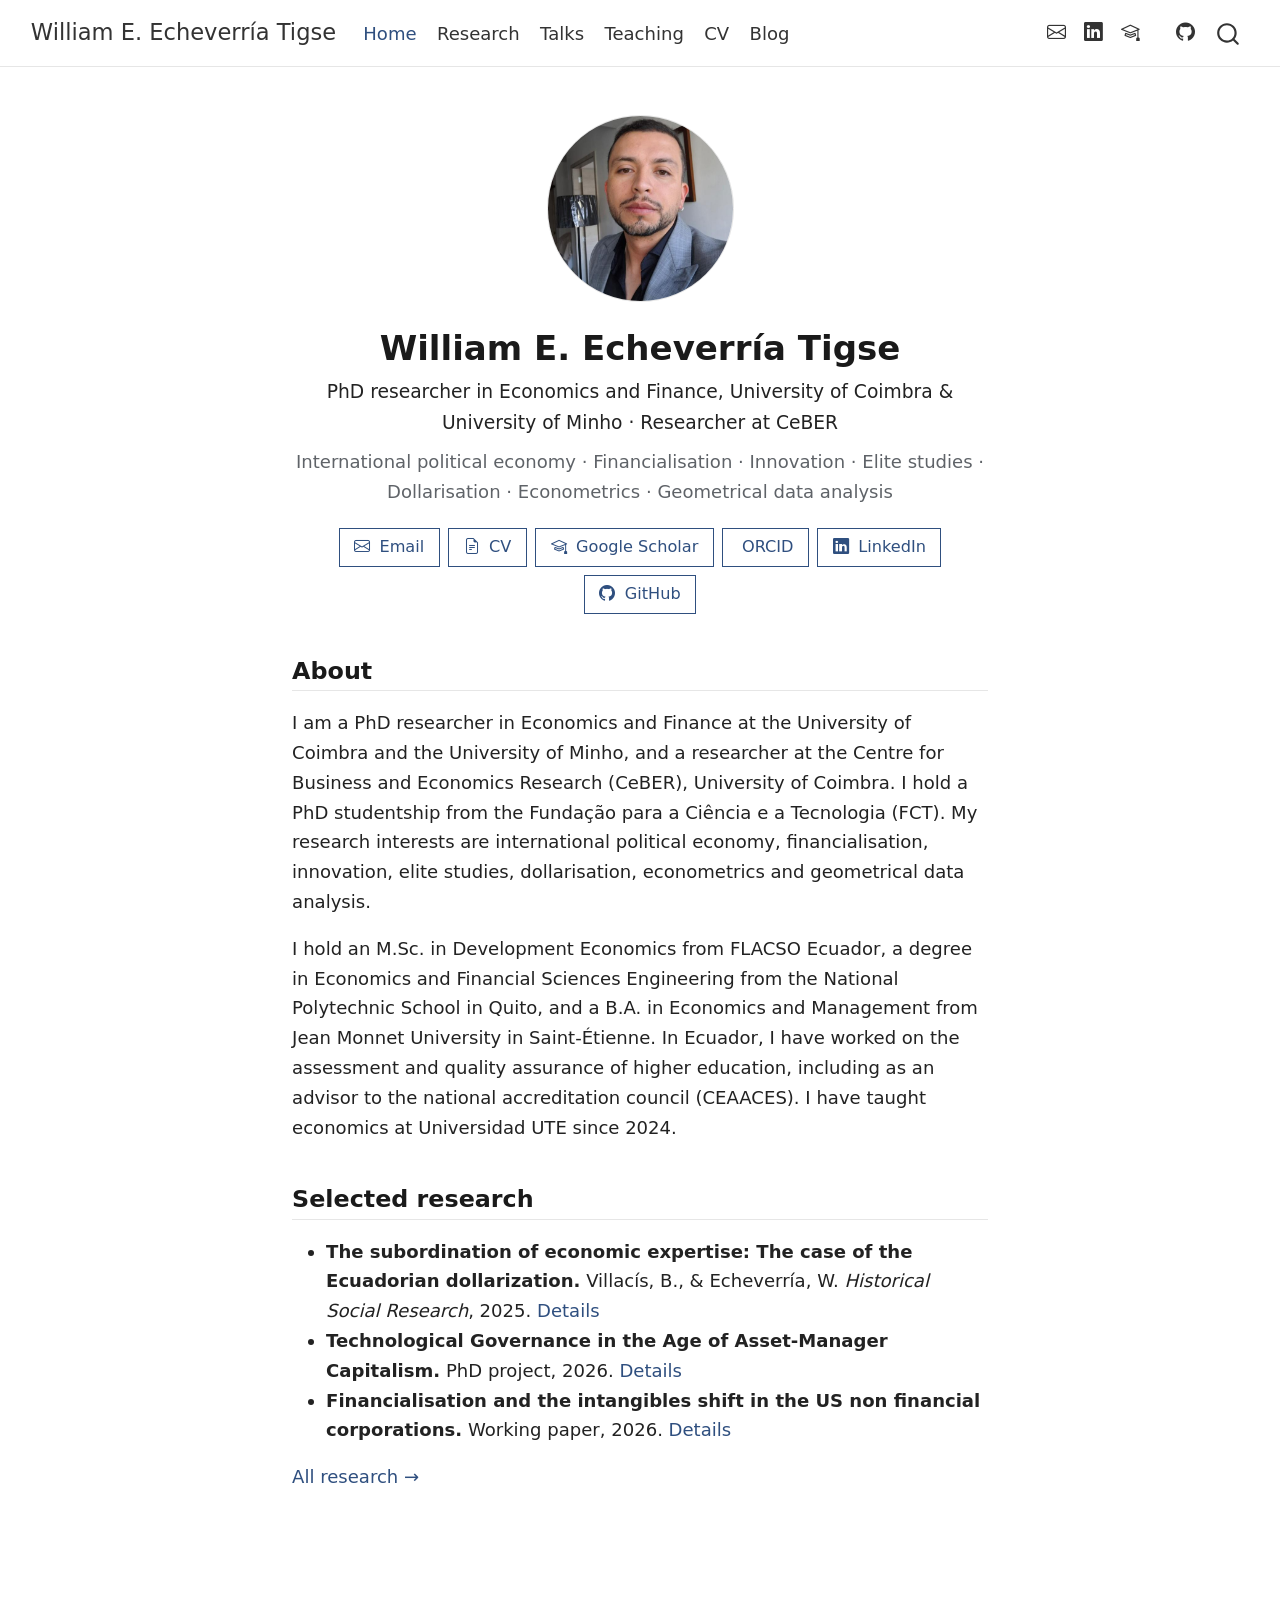
==== index.html @ e0a7d7ba "Built site for gh-pages" ====
<!DOCTYPE html>
<html xmlns="http://www.w3.org/1999/xhtml" lang="en-GB" xml:lang="en-GB"><head>

<meta charset="utf-8">
<meta name="generator" content="quarto-1.10.19">

<meta name="viewport" content="width=device-width, initial-scale=1.0, user-scalable=yes">

<meta name="description" content="PhD researcher in Economics and Finance at the University of Coimbra and the University of Minho, and researcher at CeBER.">

<title>William E. Echeverría Tigse</title>
<style>
/* Default styles provided by pandoc.
** See https://pandoc.org/MANUAL.html#variables-for-html for config info.
*/
span.smallcaps{font-variant: small-caps;}
div.columns{display: flex; gap: 1.5em;}
div.column{flex: auto;}
@media screen {
div.columns{gap: min(4vw, 1.5em);}
div.column{overflow-x: auto;}
}
div.hanging-indent{margin-left: 1.5em; text-indent: -1.5em;}
ul.task-list{list-style: none;}
ul.task-list li input[type="checkbox"] {
  width: 0.8em;
  margin: 0 0.8em 0.2em -1em; /* quarto-specific, see https://github.com/quarto-dev/quarto-cli/issues/4556 */ 
  vertical-align: middle;
}
</style>


<script src="site_libs/quarto-nav/quarto-nav.js"></script>
<script src="site_libs/quarto-nav/headroom.min.js"></script>
<script src="site_libs/clipboard/clipboard.min.js"></script>
<script src="site_libs/quarto-search/autocomplete.umd.js"></script>
<script src="site_libs/quarto-search/fuse.min.js"></script>
<script src="site_libs/quarto-search/quarto-search.js"></script>
<meta name="quarto:offset" content="./">
<script src="site_libs/quarto-html/quarto.js" type="module"></script>
<script src="site_libs/quarto-html/tabsets/tabsets.js" type="module"></script>
<script src="site_libs/quarto-html/popper.min.js"></script>
<script src="site_libs/quarto-html/tippy.umd.min.js"></script>
<script src="site_libs/quarto-html/anchor.min.js"></script>
<link href="site_libs/quarto-html/tippy.css" rel="stylesheet">
<link href="site_libs/quarto-html/quarto-syntax-highlighting-bf27225e3a48a9273f3daa8f8e829971.css" rel="stylesheet" id="quarto-text-highlighting-styles">
<script src="site_libs/bootstrap/bootstrap.min.js"></script>
<link href="site_libs/bootstrap/bootstrap-icons.css" rel="stylesheet">
<link href="site_libs/bootstrap/bootstrap-a1fa5821332124bcedd01431091f7e2b.min.css" rel="stylesheet" append-hash="true" id="quarto-bootstrap" data-mode="light">
<script id="quarto-search-options" type="application/json">{
  "location": "navbar",
  "copy-button": false,
  "collapse-after": 3,
  "panel-placement": "end",
  "type": "overlay",
  "limit": 50,
  "keyboard-shortcut": [
    "f",
    "/",
    "s"
  ],
  "show-item-context": false,
  "language": {
    "search-no-results-text": "No results",
    "search-matching-documents-text": "matching documents",
    "search-copy-link-title": "Copy link to search",
    "search-hide-matches-text": "Hide additional matches",
    "search-more-match-text": "more match in this document",
    "search-more-matches-text": "more matches in this document",
    "search-clear-button-title": "Clear",
    "search-text-placeholder": "",
    "search-detached-cancel-button-title": "Cancel",
    "search-submit-button-title": "Submit",
    "search-label": "Search"
  }
}</script>


</head>

<body class="nav-fixed fullcontent quarto-light">

<div id="quarto-search-results"></div>
  <header id="quarto-header" class="headroom fixed-top">
    <nav class="navbar navbar-expand-lg " data-bs-theme="dark">
      <div class="navbar-container container-fluid">
      <div class="navbar-brand-container mx-auto">
    <a class="navbar-brand" href="./index.html">
    <span class="navbar-title">William E. Echeverría Tigse</span>
    </a>
  </div>
            <div id="quarto-search" class="" title="Search"></div>
          <button class="navbar-toggler" type="button" data-bs-toggle="collapse" data-bs-target="#navbarCollapse" aria-controls="navbarCollapse" role="menu" aria-expanded="false" aria-label="Toggle navigation" onclick="if (window.quartoToggleHeadroom) { window.quartoToggleHeadroom(); }">
  <span class="navbar-toggler-icon"></span>
</button>
          <div class="collapse navbar-collapse" id="navbarCollapse">
            <ul class="navbar-nav navbar-nav-scroll me-auto">
  <li class="nav-item">
    <a class="nav-link active" href="./index.html" aria-current="page"> 
<span class="menu-text">Home</span></a>
  </li>  
  <li class="nav-item">
    <a class="nav-link" href="./research.html"> 
<span class="menu-text">Research</span></a>
  </li>  
  <li class="nav-item">
    <a class="nav-link" href="./talks.html"> 
<span class="menu-text">Talks</span></a>
  </li>  
  <li class="nav-item">
    <a class="nav-link" href="./teaching.html"> 
<span class="menu-text">Teaching</span></a>
  </li>  
  <li class="nav-item">
    <a class="nav-link" href="./cv.html"> 
<span class="menu-text">CV</span></a>
  </li>  
  <li class="nav-item">
    <a class="nav-link" href="./blog.html"> 
<span class="menu-text">Blog</span></a>
  </li>  
</ul>
            <ul class="navbar-nav navbar-nav-scroll ms-auto">
  <li class="nav-item compact">
    <a class="nav-link" href="mailto:echeverriatigse@uc.pt"> <i class="bi bi-envelope" role="img" aria-label="Email">
</i> 
<span class="menu-text"></span></a>
  </li>  
  <li class="nav-item compact">
    <a class="nav-link" href="https://www.linkedin.com/in/william-echeverr%C3%ADa-299116215/"> <i class="bi bi-linkedin" role="img" aria-label="LinkedIn">
</i> 
<span class="menu-text"></span></a>
  </li>  
  <li class="nav-item compact">
    <a class="nav-link" href="https://scholar.google.com/citations?user=X_U8qbwAAAAJ"> <i class="bi bi-mortarboard" role="img" aria-label="Google Scholar">
</i> 
<span class="menu-text"></span></a>
  </li>  
  <li class="nav-item compact">
    <a class="nav-link" href="https://orcid.org/0000-0003-3152-1012"> <i class="bi bi-orcid" role="img" aria-label="ORCID">
</i> 
<span class="menu-text"></span></a>
  </li>  
  <li class="nav-item compact">
    <a class="nav-link" href="https://github.com/williamecheverriat"> <i class="bi bi-github" role="img" aria-label="GitHub">
</i> 
<span class="menu-text"></span></a>
  </li>  
</ul>
          </div> <!-- /navcollapse -->
            <div class="quarto-navbar-tools">
</div>
      </div> <!-- /container-fluid -->
    </nav>
</header>
<!-- content -->
<div id="quarto-content" class="quarto-container page-columns page-rows-contents page-layout-article page-navbar">
<!-- sidebar -->
<!-- margin-sidebar -->
    
<!-- main -->
<main class="content" id="quarto-document-content"><header id="title-block-header" class="quarto-title-block"></header>




<div class="profile-header">
<p><img src="images/profile.jpg" class="profile-photo img-fluid" alt="Portrait of William E. Echeverría Tigse"></p>
<p><span class="profile-name">William E. Echeverría Tigse</span></p>
<p><span class="profile-role">PhD researcher in Economics and Finance, University of Coimbra &amp; University of Minho · Researcher at CeBER</span></p>
<p><span class="profile-areas">International political economy · Financialisation · Innovation · Elite studies · Dollarisation · Econometrics · Geometrical data analysis</span></p>
<div class="profile-links">
<p><a href="mailto:echeverriatigse@uc.pt" class="btn btn-outline-primary"><span class="bi bi-envelope" aria-hidden="true"></span> Email</a> <a href="files/cv.pdf" class="btn btn-outline-primary"><span class="bi bi-file-earmark-text" aria-hidden="true"></span> CV</a> <a href="https://scholar.google.com/citations?user=X_U8qbwAAAAJ" class="btn btn-outline-primary"><span class="bi bi-mortarboard" aria-hidden="true"></span> Google Scholar</a> <a href="https://orcid.org/0000-0003-3152-1012" class="btn btn-outline-primary"><span class="bi bi-orcid" aria-hidden="true"></span> ORCID</a> <a href="https://www.linkedin.com/in/william-echeverr%C3%ADa-299116215/" class="btn btn-outline-primary"><span class="bi bi-linkedin" aria-hidden="true"></span> LinkedIn</a> <a href="https://github.com/williamecheverriat" class="btn btn-outline-primary"><span class="bi bi-github" aria-hidden="true"></span> GitHub</a></p>
</div>
</div>
<section id="about" class="level2">
<h2 class="anchored" data-anchor-id="about">About</h2>
<p>I am a PhD researcher in Economics and Finance at the University of Coimbra and the University of Minho, and a researcher at the Centre for Business and Economics Research (CeBER), University of Coimbra. I hold a PhD studentship from the Fundação para a Ciência e a Tecnologia (FCT). My research interests are international political economy, financialisation, innovation, elite studies, dollarisation, econometrics and geometrical data analysis.</p>
<p>I hold an M.Sc. in Development Economics from FLACSO Ecuador, a degree in Economics and Financial Sciences Engineering from the National Polytechnic School in Quito, and a B.A. in Economics and Management from Jean Monnet University in Saint-Étienne. In Ecuador, I have worked on the assessment and quality assurance of higher education, including as an advisor to the national accreditation council (CEAACES). I have taught economics at Universidad UTE since 2024.</p>
</section>
<section id="selected-research" class="level2">
<h2 class="anchored" data-anchor-id="selected-research">Selected research</h2>
<ul>
<li><strong>The subordination of economic expertise: The case of the Ecuadorian dollarization.</strong> Villacís, B., &amp; Echeverría, W. <em>Historical Social Research</em>, 2025. <a href="./research.html#publications">Details</a></li>
<li><strong>Technological Governance in the Age of Asset-Manager Capitalism.</strong> PhD project, 2026. <a href="./research.html#working-papers">Details</a></li>
<li><strong>Financialisation and the intangibles shift in the US non financial corporations.</strong> Working paper, 2026. <a href="./research.html#working-papers">Details</a></li>
</ul>
<p><a href="./research.html">All research →</a></p>


</section>

</main> <!-- /main -->
<script id="quarto-html-after-body" type="application/javascript">
  window.document.addEventListener("DOMContentLoaded", function (event) {
    const icon = "";
    const anchorJS = new window.AnchorJS();
    anchorJS.options = {
      placement: 'right',
      icon: icon
    };
    anchorJS.add('.anchored');
    const isCodeAnnotation = (el) => {
      for (const clz of el.classList) {
        if (clz.startsWith('code-annotation-')) {                     
          return true;
        }
      }
      return false;
    }
    const onCopySuccess = function(e) {
      // button target
      const button = e.trigger;
      // don't keep focus
      button.blur();
      // flash "checked"
      button.classList.add('code-copy-button-checked');
      var currentTitle = button.getAttribute("title");
      button.setAttribute("title", "Copied!");
      let tooltip;
      if (window.bootstrap) {
        button.setAttribute("data-bs-toggle", "tooltip");
        button.setAttribute("data-bs-placement", "left");
        button.setAttribute("data-bs-title", "Copied!");
        tooltip = new bootstrap.Tooltip(button, 
          { trigger: "manual", 
            customClass: "code-copy-button-tooltip",
            offset: [0, -8]});
        tooltip.show();    
      }
      setTimeout(function() {
        if (tooltip) {
          tooltip.hide();
          button.removeAttribute("data-bs-title");
          button.removeAttribute("data-bs-toggle");
          button.removeAttribute("data-bs-placement");
        }
        button.setAttribute("title", currentTitle);
        button.classList.remove('code-copy-button-checked');
      }, 1000);
      // clear code selection
      e.clearSelection();
    }
    const getTextToCopy = function(trigger) {
      const outerScaffold = trigger.parentElement.cloneNode(true);
      const codeEl = outerScaffold.querySelector('code');
      for (const childEl of codeEl.children) {
        if (isCodeAnnotation(childEl)) {
          childEl.remove();
        }
      }
      return codeEl.innerText;
    }
    const clipboard = new window.ClipboardJS('.code-copy-button:not([data-in-quarto-modal])', {
      text: getTextToCopy
    });
    clipboard.on('success', onCopySuccess);
    if (window.document.getElementById('quarto-embedded-source-code-modal')) {
      const clipboardModal = new window.ClipboardJS('.code-copy-button[data-in-quarto-modal]', {
        text: getTextToCopy,
        container: window.document.getElementById('quarto-embedded-source-code-modal')
      });
      clipboardModal.on('success', onCopySuccess);
    }
      var localhostRegex = new RegExp(/^(?:http|https):\/\/localhost\:?[0-9]*\//);
      var mailtoRegex = new RegExp(/^mailto:/);
        var filterRegex = new RegExp("https:\/\/williamecheverriat\.github\.io");
      var isInternal = (href) => {
          return filterRegex.test(href) || localhostRegex.test(href) || mailtoRegex.test(href);
      }
      // Inspect non-navigation links and adorn them if external
     var links = window.document.querySelectorAll('a[href]:not(.nav-link):not(.navbar-brand):not(.toc-action):not(.sidebar-link):not(.sidebar-item-toggle):not(.pagination-link):not(.no-external):not([aria-hidden]):not(.dropdown-item):not(.quarto-navigation-tool):not(.about-link)');
      for (var i=0; i<links.length; i++) {
        const link = links[i];
        if (!isInternal(link.href)) {
          // undo the damage that might have been done by quarto-nav.js in the case of
          // links that we want to consider external
          if (link.dataset.originalHref !== undefined) {
            link.href = link.dataset.originalHref;
          }
        }
      }
    function tippyHover(el, contentFn, onTriggerFn, onUntriggerFn) {
      const config = {
        allowHTML: true,
        maxWidth: 500,
        delay: 100,
        arrow: false,
        appendTo: function(el) {
            return el.parentElement;
        },
        interactive: true,
        interactiveBorder: 10,
        theme: 'quarto',
        placement: 'bottom-start',
      };
      if (contentFn) {
        config.content = contentFn;
      }
      if (onTriggerFn) {
        config.onTrigger = onTriggerFn;
      }
      if (onUntriggerFn) {
        config.onUntrigger = onUntriggerFn;
      }
      window.tippy(el, config); 
    }
    const noterefs = window.document.querySelectorAll('a[role="doc-noteref"]');
    for (var i=0; i<noterefs.length; i++) {
      const ref = noterefs[i];
      tippyHover(ref, function() {
        // use id or data attribute instead here
        let href = ref.getAttribute('data-footnote-href') || ref.getAttribute('href');
        try { href = new URL(href).hash; } catch {}
        const id = href.replace(/^#\/?/, "");
        const note = window.document.getElementById(id);
        if (note) {
          return note.innerHTML;
        } else {
          return "";
        }
      });
    }
    const xrefs = window.document.querySelectorAll('a.quarto-xref');
    const processXRef = (id, note) => {
      // Strip column container classes
      const stripColumnClz = (el) => {
        el.classList.remove("page-full", "page-columns");
        if (el.children) {
          for (const child of el.children) {
            stripColumnClz(child);
          }
        }
      }
      stripColumnClz(note)
      if (id === null || id.startsWith('sec-')) {
        // Special case sections, only their first couple elements
        const container = document.createElement("div");
        if (note.children && note.children.length > 2) {
          container.appendChild(note.children[0].cloneNode(true));
          for (let i = 1; i < note.children.length; i++) {
            const child = note.children[i];
            if (child.tagName === "P" && child.innerText === "") {
              continue;
            } else {
              container.appendChild(child.cloneNode(true));
              break;
            }
          }
          if (window.Quarto?.typesetMath) {
            window.Quarto.typesetMath(container);
          }
          return container.innerHTML
        } else {
          if (window.Quarto?.typesetMath) {
            window.Quarto.typesetMath(note);
          }
          return note.innerHTML;
        }
      } else {
        // Remove any anchor links if they are present
        const anchorLink = note.querySelector('a.anchorjs-link');
        if (anchorLink) {
          anchorLink.remove();
        }
        if (window.Quarto?.typesetMath) {
          window.Quarto.typesetMath(note);
        }
        if (note.classList.contains("callout")) {
          return note.outerHTML;
        } else {
          return note.innerHTML;
        }
      }
    }
    for (var i=0; i<xrefs.length; i++) {
      const xref = xrefs[i];
      tippyHover(xref, undefined, function(instance) {
        instance.disable();
        let url = xref.getAttribute('href');
        let hash = undefined; 
        if (url.startsWith('#')) {
          hash = url;
        } else {
          try { hash = new URL(url).hash; } catch {}
        }
        if (hash) {
          const id = hash.replace(/^#\/?/, "");
          const note = window.document.getElementById(id);
          if (note !== null) {
            try {
              const html = processXRef(id, note.cloneNode(true));
              instance.setContent(html);
            } finally {
              instance.enable();
              instance.show();
            }
          } else {
            // See if we can fetch this
            fetch(url.split('#')[0])
            .then(res => res.text())
            .then(html => {
              const parser = new DOMParser();
              const htmlDoc = parser.parseFromString(html, "text/html");
              const note = htmlDoc.getElementById(id);
              if (note !== null) {
                const html = processXRef(id, note);
                instance.setContent(html);
              } 
            }).finally(() => {
              instance.enable();
              instance.show();
            });
          }
        } else {
          // See if we can fetch a full url (with no hash to target)
          // This is a special case and we should probably do some content thinning / targeting
          fetch(url)
          .then(res => res.text())
          .then(html => {
            const parser = new DOMParser();
            const htmlDoc = parser.parseFromString(html, "text/html");
            const note = htmlDoc.querySelector('main.content');
            if (note !== null) {
              // This should only happen for chapter cross references
              // (since there is no id in the URL)
              // remove the first header
              if (note.children.length > 0 && note.children[0].tagName === "HEADER") {
                note.children[0].remove();
              }
              const html = processXRef(null, note);
              instance.setContent(html);
            } 
          }).finally(() => {
            instance.enable();
            instance.show();
          });
        }
      }, function(instance) {
      });
    }
        let selectedAnnoteEl;
        const selectorForAnnotation = ( cell, annotation) => {
          let cellAttr = 'data-code-cell="' + cell + '"';
          let lineAttr = 'data-code-annotation="' +  annotation + '"';
          const selector = 'span[' + cellAttr + '][' + lineAttr + ']';
          return selector;
        }
        const selectCodeLines = (annoteEl) => {
          const doc = window.document;
          const targetCell = annoteEl.getAttribute("data-target-cell");
          const targetAnnotation = annoteEl.getAttribute("data-target-annotation");
          const annoteSpan = window.document.querySelector(selectorForAnnotation(targetCell, targetAnnotation));
          const lines = annoteSpan.getAttribute("data-code-lines").split(",");
          const lineIds = lines.map((line) => {
            return targetCell + "-" + line;
          })
          let top = null;
          let height = null;
          let parent = null;
          if (lineIds.length > 0) {
              //compute the position of the single el (top and bottom and make a div)
              const el = window.document.getElementById(lineIds[0]);
              top = el.offsetTop;
              height = el.offsetHeight;
              parent = el.parentElement.parentElement;
            if (lineIds.length > 1) {
              const lastEl = window.document.getElementById(lineIds[lineIds.length - 1]);
              const bottom = lastEl.offsetTop + lastEl.offsetHeight;
              height = bottom - top;
            }
            if (top !== null && height !== null && parent !== null) {
              // cook up a div (if necessary) and position it 
              let div = window.document.getElementById("code-annotation-line-highlight");
              if (div === null) {
                div = window.document.createElement("div");
                div.setAttribute("id", "code-annotation-line-highlight");
                div.style.position = 'absolute';
                parent.appendChild(div);
              }
              div.style.top = top - 2 + "px";
              div.style.height = height + 4 + "px";
              div.style.left = 0;
              let gutterDiv = window.document.getElementById("code-annotation-line-highlight-gutter");
              if (gutterDiv === null) {
                gutterDiv = window.document.createElement("div");
                gutterDiv.setAttribute("id", "code-annotation-line-highlight-gutter");
                gutterDiv.style.position = 'absolute';
                const codeCell = window.document.getElementById(targetCell);
                const gutter = codeCell.querySelector('.code-annotation-gutter');
                gutter.appendChild(gutterDiv);
              }
              gutterDiv.style.top = top - 2 + "px";
              gutterDiv.style.height = height + 4 + "px";
            }
            selectedAnnoteEl = annoteEl;
          }
        };
        const unselectCodeLines = () => {
          const elementsIds = ["code-annotation-line-highlight", "code-annotation-line-highlight-gutter"];
          elementsIds.forEach((elId) => {
            const div = window.document.getElementById(elId);
            if (div) {
              div.remove();
            }
          });
          selectedAnnoteEl = undefined;
        };
          // Handle positioning of the toggle
      window.addEventListener(
        "resize",
        throttle(() => {
          elRect = undefined;
          if (selectedAnnoteEl) {
            selectCodeLines(selectedAnnoteEl);
          }
        }, 10)
      );
      function throttle(fn, ms) {
      let throttle = false;
      let timer;
        return (...args) => {
          if(!throttle) { // first call gets through
              fn.apply(this, args);
              throttle = true;
          } else { // all the others get throttled
              if(timer) clearTimeout(timer); // cancel #2
              timer = setTimeout(() => {
                fn.apply(this, args);
                timer = throttle = false;
              }, ms);
          }
        };
      }
        // Attach click handler to the DT
        const annoteDls = window.document.querySelectorAll('dt[data-target-cell]');
        for (const annoteDlNode of annoteDls) {
          annoteDlNode.addEventListener('click', (event) => {
            const clickedEl = event.target;
            if (clickedEl !== selectedAnnoteEl) {
              unselectCodeLines();
              const activeEl = window.document.querySelector('dt[data-target-cell].code-annotation-active');
              if (activeEl) {
                activeEl.classList.remove('code-annotation-active');
              }
              selectCodeLines(clickedEl);
              clickedEl.classList.add('code-annotation-active');
            } else {
              // Unselect the line
              unselectCodeLines();
              clickedEl.classList.remove('code-annotation-active');
            }
          });
        }
    const findCites = (el) => {
      const parentEl = el.parentElement;
      if (parentEl) {
        const cites = parentEl.dataset.cites;
        if (cites) {
          return {
            el,
            cites: cites.split(' ')
          };
        } else {
          return findCites(el.parentElement)
        }
      } else {
        return undefined;
      }
    };
    var bibliorefs = window.document.querySelectorAll('a[role="doc-biblioref"]');
    for (var i=0; i<bibliorefs.length; i++) {
      const ref = bibliorefs[i];
      const citeInfo = findCites(ref);
      if (citeInfo) {
        tippyHover(citeInfo.el, function() {
          var popup = window.document.createElement('div');
          citeInfo.cites.forEach(function(cite) {
            var citeDiv = window.document.createElement('div');
            citeDiv.classList.add('hanging-indent');
            citeDiv.classList.add('csl-entry');
            var biblioDiv = window.document.getElementById('ref-' + cite);
            if (biblioDiv) {
              citeDiv.innerHTML = biblioDiv.innerHTML;
            }
            popup.appendChild(citeDiv);
          });
          return popup.innerHTML;
        });
      }
    }
  });
  </script>
</div> <!-- /content -->




</body></html>
---- site_libs/quarto-html/tippy.css ----
.tippy-box[data-animation=fade][data-state=hidden]{opacity:0}[data-tippy-root]{max-width:calc(100vw - 10px)}.tippy-box{position:relative;background-color:#333;color:#fff;border-radius:4px;font-size:14px;line-height:1.4;white-space:normal;outline:0;transition-property:transform,visibility,opacity}.tippy-box[data-placement^=top]>.tippy-arrow{bottom:0}.tippy-box[data-placement^=top]>.tippy-arrow:before{bottom:-7px;left:0;border-width:8px 8px 0;border-top-color:initial;transform-origin:center top}.tippy-box[data-placement^=bottom]>.tippy-arrow{top:0}.tippy-box[data-placement^=bottom]>.tippy-arrow:before{top:-7px;left:0;border-width:0 8px 8px;border-bottom-color:initial;transform-origin:center bottom}.tippy-box[data-placement^=left]>.tippy-arrow{right:0}.tippy-box[data-placement^=left]>.tippy-arrow:before{border-width:8px 0 8px 8px;border-left-color:initial;right:-7px;transform-origin:center left}.tippy-box[data-placement^=right]>.tippy-arrow{left:0}.tippy-box[data-placement^=right]>.tippy-arrow:before{left:-7px;border-width:8px 8px 8px 0;border-right-color:initial;transform-origin:center right}.tippy-box[data-inertia][data-state=visible]{transition-timing-function:cubic-bezier(.54,1.5,.38,1.11)}.tippy-arrow{width:16px;height:16px;color:#333}.tippy-arrow:before{content:"";position:absolute;border-color:transparent;border-style:solid}.tippy-content{position:relative;padding:5px 9px;z-index:1}
---- site_libs/quarto-html/quarto-syntax-highlighting-bf27225e3a48a9273f3daa8f8e829971.css ----
/* quarto syntax highlight colors */
:root {
  --quarto-hl-ot-color: #003B4F;
  --quarto-hl-at-color: #657422;
  --quarto-hl-ss-color: #20794D;
  --quarto-hl-an-color: #5E5E5E;
  --quarto-hl-fu-color: #4758AB;
  --quarto-hl-st-color: #20794D;
  --quarto-hl-cf-color: #003B4F;
  --quarto-hl-op-color: #5E5E5E;
  --quarto-hl-er-color: #AD0000;
  --quarto-hl-bn-color: #AD0000;
  --quarto-hl-al-color: #AD0000;
  --quarto-hl-va-color: #111111;
  --quarto-hl-bu-color: inherit;
  --quarto-hl-ex-color: inherit;
  --quarto-hl-pp-color: #AD0000;
  --quarto-hl-in-color: #5E5E5E;
  --quarto-hl-vs-color: #20794D;
  --quarto-hl-wa-color: #5E5E5E;
  --quarto-hl-do-color: #5E5E5E;
  --quarto-hl-im-color: #00769E;
  --quarto-hl-ch-color: #20794D;
  --quarto-hl-dt-color: #AD0000;
  --quarto-hl-fl-color: #AD0000;
  --quarto-hl-co-color: #5E5E5E;
  --quarto-hl-cv-color: #5E5E5E;
  --quarto-hl-cn-color: #8f5902;
  --quarto-hl-sc-color: #5E5E5E;
  --quarto-hl-dv-color: #AD0000;
  --quarto-hl-kw-color: #003B4F;
}

/* other quarto variables */
:root {
  --quarto-font-monospace: SFMono-Regular, Menlo, Monaco, Consolas, "Liberation Mono", "Courier New", monospace;
}

/* syntax highlight based on Pandoc's rules */
pre > code.sourceCode > span {
  color: #003B4F;
}

code.sourceCode > span {
  color: #003B4F;
}

div.sourceCode,
div.sourceCode pre.sourceCode {
  color: #003B4F;
}

/* Normal */
code span {
  color: #003B4F;
}

/* Alert */
code span.al {
  color: #AD0000;
  font-style: inherit;
}

/* Annotation */
code span.an {
  color: #5E5E5E;
  font-style: inherit;
}

/* Attribute */
code span.at {
  color: #657422;
  font-style: inherit;
}

/* BaseN */
code span.bn {
  color: #AD0000;
  font-style: inherit;
}

/* BuiltIn */
code span.bu {
  font-style: inherit;
}

/* ControlFlow */
code span.cf {
  color: #003B4F;
  font-weight: bold;
  font-style: inherit;
}

/* Char */
code span.ch {
  color: #20794D;
  font-style: inherit;
}

/* Constant */
code span.cn {
  color: #8f5902;
  font-style: inherit;
}

/* Comment */
code span.co {
  color: #5E5E5E;
  font-style: inherit;
}

/* CommentVar */
code span.cv {
  color: #5E5E5E;
  font-style: italic;
}

/* Documentation */
code span.do {
  color: #5E5E5E;
  font-style: italic;
}

/* DataType */
code span.dt {
  color: #AD0000;
  font-style: inherit;
}

/* DecVal */
code span.dv {
  color: #AD0000;
  font-style: inherit;
}

/* Error */
code span.er {
  color: #AD0000;
  font-style: inherit;
}

/* Extension */
code span.ex {
  font-style: inherit;
}

/* Float */
code span.fl {
  color: #AD0000;
  font-style: inherit;
}

/* Function */
code span.fu {
  color: #4758AB;
  font-style: inherit;
}

/* Import */
code span.im {
  color: #00769E;
  font-style: inherit;
}

/* Information */
code span.in {
  color: #5E5E5E;
  font-style: inherit;
}

/* Keyword */
code span.kw {
  color: #003B4F;
  font-weight: bold;
  font-style: inherit;
}

/* Operator */
code span.op {
  color: #5E5E5E;
  font-style: inherit;
}

/* Other */
code span.ot {
  color: #003B4F;
  font-style: inherit;
}

/* Preprocessor */
code span.pp {
  color: #AD0000;
  font-style: inherit;
}

/* SpecialChar */
code span.sc {
  color: #5E5E5E;
  font-style: inherit;
}

/* SpecialString */
code span.ss {
  color: #20794D;
  font-style: inherit;
}

/* String */
code span.st {
  color: #20794D;
  font-style: inherit;
}

/* Variable */
code span.va {
  color: #111111;
  font-style: inherit;
}

/* VerbatimString */
code span.vs {
  color: #20794D;
  font-style: inherit;
}

/* Warning */
code span.wa {
  color: #5E5E5E;
  font-style: italic;
}

.prevent-inlining {
  content: "</";
}

/*# sourceMappingURL=8be38f48d34c45af72792cbd699585e7.css.map */
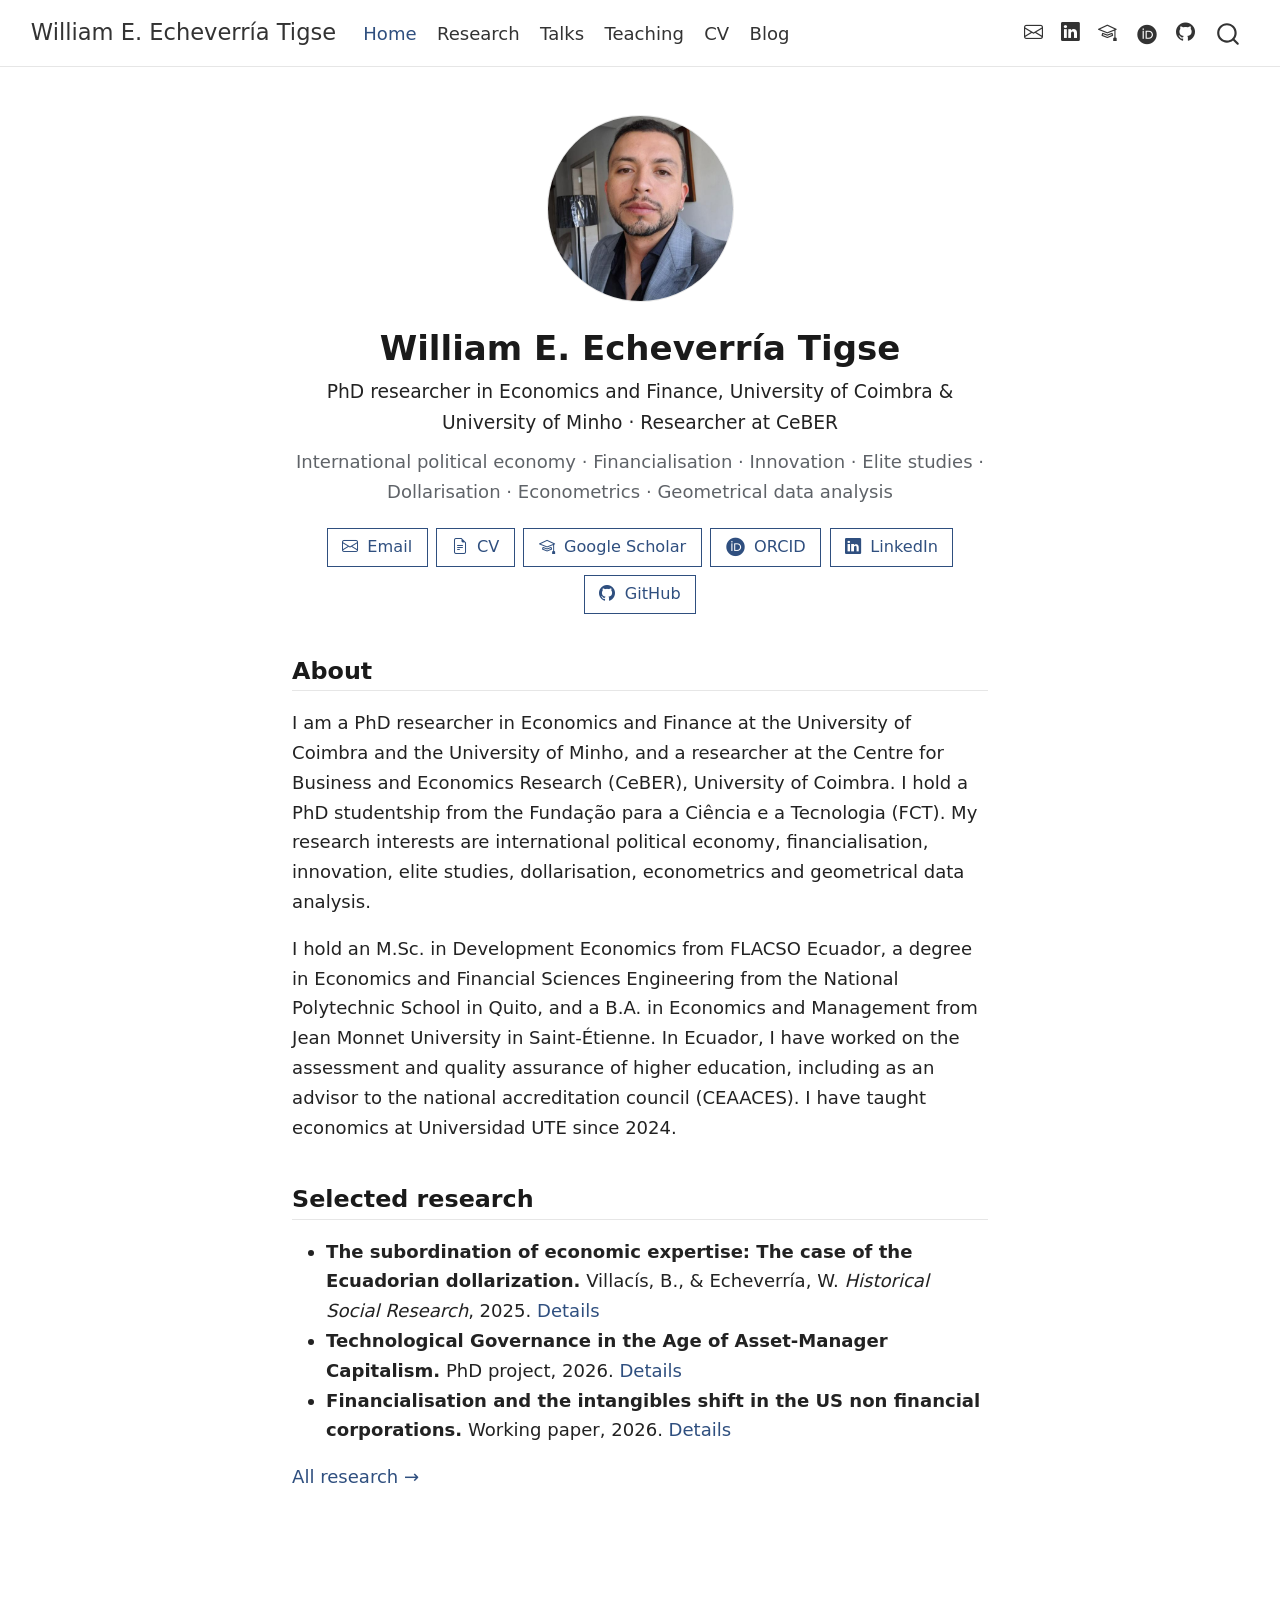
==== commit 9d65aa29: "Built site for gh-pages" ====
--- a/index.html
+++ b/index.html
@@ -46,7 +46,9 @@
 <link href="site_libs/quarto-html/quarto-syntax-highlighting-bf27225e3a48a9273f3daa8f8e829971.css" rel="stylesheet" id="quarto-text-highlighting-styles">
 <script src="site_libs/bootstrap/bootstrap.min.js"></script>
 <link href="site_libs/bootstrap/bootstrap-icons.css" rel="stylesheet">
-<link href="site_libs/bootstrap/bootstrap-a1fa5821332124bcedd01431091f7e2b.min.css" rel="stylesheet" append-hash="true" id="quarto-bootstrap" data-mode="light">
+<link href="site_libs/bootstrap/bootstrap-85fd761e5524d92203dea5bcb50f2d93.min.css" rel="stylesheet" append-hash="true" id="quarto-bootstrap" data-mode="light">
+<link href="site_libs/quarto-contrib/academicons-1.9.4/all.css" rel="stylesheet">
+<link href="site_libs/quarto-contrib/academicons-1.9.4/size.css" rel="stylesheet">
 <script id="quarto-search-options" type="application/json">{
   "location": "navbar",
   "copy-button": false,
@@ -136,10 +138,9 @@
 </i> 
 <span class="menu-text"></span></a>
   </li>  
-  <li class="nav-item compact">
-    <a class="nav-link" href="https://orcid.org/0000-0003-3152-1012"> <i class="bi bi-orcid" role="img" aria-label="ORCID">
-</i> 
-<span class="menu-text"></span></a>
+  <li class="nav-item">
+    <a class="nav-link" href="https://orcid.org/0000-0003-3152-1012"> 
+<span class="menu-text"><i class="ai  ai-orcid" aria-label="orcid"></i><span class="visually-hidden">ORCID</span></span></a>
   </li>  
   <li class="nav-item compact">
     <a class="nav-link" href="https://github.com/williamecheverriat"> <i class="bi bi-github" role="img" aria-label="GitHub">
@@ -170,7 +171,7 @@
 <p><span class="profile-role">PhD researcher in Economics and Finance, University of Coimbra &amp; University of Minho · Researcher at CeBER</span></p>
 <p><span class="profile-areas">International political economy · Financialisation · Innovation · Elite studies · Dollarisation · Econometrics · Geometrical data analysis</span></p>
 <div class="profile-links">
-<p><a href="mailto:echeverriatigse@uc.pt" class="btn btn-outline-primary"><span class="bi bi-envelope" aria-hidden="true"></span> Email</a> <a href="files/cv.pdf" class="btn btn-outline-primary"><span class="bi bi-file-earmark-text" aria-hidden="true"></span> CV</a> <a href="https://scholar.google.com/citations?user=X_U8qbwAAAAJ" class="btn btn-outline-primary"><span class="bi bi-mortarboard" aria-hidden="true"></span> Google Scholar</a> <a href="https://orcid.org/0000-0003-3152-1012" class="btn btn-outline-primary"><span class="bi bi-orcid" aria-hidden="true"></span> ORCID</a> <a href="https://www.linkedin.com/in/william-echeverr%C3%ADa-299116215/" class="btn btn-outline-primary"><span class="bi bi-linkedin" aria-hidden="true"></span> LinkedIn</a> <a href="https://github.com/williamecheverriat" class="btn btn-outline-primary"><span class="bi bi-github" aria-hidden="true"></span> GitHub</a></p>
+<p><a href="mailto:echeverriatigse@uc.pt" class="btn btn-outline-primary"><span class="bi bi-envelope" aria-hidden="true"></span> Email</a> <a href="files/cv.pdf" class="btn btn-outline-primary"><span class="bi bi-file-earmark-text" aria-hidden="true"></span> CV</a> <a href="https://scholar.google.com/citations?user=X_U8qbwAAAAJ" class="btn btn-outline-primary"><span class="bi bi-mortarboard" aria-hidden="true"></span> Google Scholar</a> <a href="https://orcid.org/0000-0003-3152-1012" class="btn btn-outline-primary"><span class="icon-wrap" aria-hidden="true"><i class="ai  ai-orcid" aria-label="orcid"></i></span> ORCID</a> <a href="https://www.linkedin.com/in/william-echeverr%C3%ADa-299116215/" class="btn btn-outline-primary"><span class="bi bi-linkedin" aria-hidden="true"></span> LinkedIn</a> <a href="https://github.com/williamecheverriat" class="btn btn-outline-primary"><span class="bi bi-github" aria-hidden="true"></span> GitHub</a></p>
 </div>
 </div>
 <section id="about" class="level2">
--- a/site_libs/quarto-contrib/academicons-1.9.4/all.css
+++ b/site_libs/quarto-contrib/academicons-1.9.4/all.css
@@ -0,0 +1,738 @@
+/*
+ *  Academicons 1.9.4 by James Walsh (https://github.com/jpswalsh) and Katja Bercic (https://github.com/katjabercic)
+ *  Fonts generated using FontForge - https://fontforge.org
+ *  Square icons designed to be used alongside Font Awesome square icons - https://fortawesome.github.io/Font-Awesome/
+ *  Licenses - Font: SIL OFL 1.1, CSS: MIT License
+ */
+@font-face {
+  font-family: 'Academicons';
+  font-style: normal;
+  font-weight: 400;
+  font-display: block;
+  src: url('1e21o67/academicons.eot');
+  src: url('1e21o67/academicons.eot') format('embedded-opentype'),
+    url('1e21o67/academicons.ttf') format('truetype'),
+    url('1e21o67/academicons.woff') format('woff'),
+    url('1e21o67/academicons.svg') format('svg');
+}
+
+.ai {
+  font-family: 'Academicons';
+  font-weight: 400;
+  -moz-osx-font-smoothing: grayscale;
+  -webkit-font-smoothing: antialiased;
+  display: inline-block;
+  font-style: normal;
+  font-variant: normal;
+  text-rendering: auto;
+  line-height: 1;
+}
+
+.ai-academia:before {
+  content: "\e9af";
+}
+
+.ai-academia-square:before {
+  content: "\e93d";
+}
+
+.ai-acclaim:before {
+  content: "\e92e";
+}
+
+.ai-acclaim-square:before {
+  content: "\e93a";
+}
+
+.ai-acm:before {
+  content: "\e93c";
+}
+
+.ai-acm-square:before {
+  content: "\e95d";
+}
+
+.ai-acmdl:before {
+  content: "\e96a";
+}
+
+.ai-acmdl-square:before {
+  content: "\e9d3";
+}
+
+.ai-ads:before {
+  content: "\e9cb";
+}
+
+.ai-ads-square:before {
+  content: "\e94a";
+}
+
+.ai-africarxiv:before {
+  content: "\e91b";
+}
+
+.ai-africarxiv-square:before {
+  content: "\e90b";
+}
+
+.ai-archive:before {
+  content: "\e955";
+}
+
+.ai-archive-square:before {
+  content: "\e956";
+}
+
+.ai-arxiv:before {
+  content: "\e974";
+}
+
+.ai-arxiv-square:before {
+  content: "\e9a6";
+}
+
+.ai-biorxiv:before {
+  content: "\e9a2";
+}
+
+.ai-biorxiv-square:before {
+  content: "\e98b";
+}
+
+.ai-ceur:before {
+  content: "\e96d";
+}
+
+.ai-ceur-square:before {
+  content: "\e92f";
+}
+
+.ai-ciencia-vitae:before {
+  content: "\e912";
+}
+
+.ai-ciencia-vitae-square:before {
+  content: "\e913";
+}
+
+.ai-clarivate:before {
+  content: "\e924";
+}
+
+.ai-clarivate-square:before {
+  content: "\e925";
+}
+
+.ai-closed-access:before {
+  content: "\e942";
+}
+
+.ai-closed-access-square:before {
+  content: "\e943";
+}
+
+.ai-conversation:before {
+  content: "\e94c";
+}
+
+.ai-conversation-square:before {
+  content: "\e915";
+}
+
+.ai-coursera:before {
+  content: "\e95f";
+}
+
+.ai-coursera-square:before {
+  content: "\e97f";
+}
+
+.ai-crossref:before {
+  content: "\e918";
+}
+
+.ai-crossref-square:before {
+  content: "\e919";
+}
+
+.ai-cv:before {
+  content: "\e9a5";
+}
+
+.ai-cv-square:before {
+  content: "\e90a";
+}
+
+.ai-datacite:before {
+  content: "\e91c";
+}
+
+.ai-datacite-square:before {
+  content: "\e91d";
+}
+
+.ai-dataverse:before {
+  content: "\e9f7";
+}
+
+.ai-dataverse-square:before {
+  content: "\e9e4";
+}
+
+.ai-dblp:before {
+  content: "\e94f";
+}
+
+.ai-dblp-square:before {
+  content: "\e93f";
+}
+
+.ai-depsy:before {
+  content: "\e97a";
+}
+
+.ai-depsy-square:before {
+  content: "\e94b";
+}
+
+.ai-doi:before {
+  content: "\e97e";
+}
+
+.ai-doi-square:before {
+  content: "\e98f";
+}
+
+.ai-dryad:before {
+  content: "\e97c";
+}
+
+.ai-dryad-square:before {
+  content: "\e98c";
+}
+
+.ai-elsevier:before {
+  content: "\e961";
+}
+
+.ai-elsevier-square:before {
+  content: "\e910";
+}
+
+.ai-figshare:before {
+  content: "\e981";
+}
+
+.ai-figshare-square:before {
+  content: "\e9e7";
+}
+
+.ai-google-scholar:before {
+  content: "\e9d4";
+}
+
+.ai-google-scholar-square:before {
+  content: "\e9f9";
+}
+
+.ai-hal:before {
+  content: "\e92c";
+}
+
+.ai-hal-square:before {
+  content: "\e92d";
+}
+
+.ai-hypothesis:before {
+  content: "\e95a";
+}
+
+.ai-hypothesis-square:before {
+  content: "\e95b";
+}
+
+.ai-ideas-repec:before {
+  content: "\e9ed";
+}
+
+.ai-ideas-repec-square:before {
+  content: "\e9f8";
+}
+
+.ai-ieee:before {
+  content: "\e929";
+}
+
+.ai-ieee-square:before {
+  content: "\e9b9";
+}
+
+.ai-impactstory:before {
+  content: "\e9cf";
+}
+
+.ai-impactstory-square:before {
+  content: "\e9aa";
+}
+
+.ai-inaturalist:before {
+  content: "\e900";
+}
+
+.ai-inaturalist-square:before {
+  content: "\e901";
+}
+
+.ai-inpn:before {
+  content: "\e902";
+}
+
+.ai-inpn-square:before {
+  content: "\e903";
+}
+
+.ai-inspire:before {
+  content: "\e9e9";
+}
+
+.ai-inspire-square:before {
+  content: "\e9fe";
+}
+
+.ai-isidore:before {
+  content: "\e936";
+}
+
+.ai-isidore-square:before {
+  content: "\e954";
+}
+
+.ai-isni:before {
+  content: "\e957";
+}
+
+.ai-isni-square:before {
+  content: "\e958";
+}
+
+.ai-jstor:before {
+  content: "\e938";
+}
+
+.ai-jstor-square:before {
+  content: "\e944";
+}
+
+.ai-lattes:before {
+  content: "\e9b3";
+}
+
+.ai-lattes-square:before {
+  content: "\e99c";
+}
+
+.ai-mathoverflow:before {
+  content: "\e9f6";
+}
+
+.ai-mathoverflow-square:before {
+  content: "\e97b";
+}
+
+.ai-mendeley:before {
+  content: "\e9f0";
+}
+
+.ai-mendeley-square:before {
+  content: "\e9f3";
+}
+
+.ai-moodle:before {
+  content: "\e907";
+}
+
+.ai-moodle-square:before {
+  content: "\e908";
+}
+
+.ai-mtmt:before {
+  content: "\e950";
+}
+
+.ai-mtmt-square:before {
+  content: "\e951";
+}
+
+.ai-nakala:before {
+  content: "\e940";
+}
+
+.ai-nakala-square:before {
+  content: "\e941";
+}
+
+.ai-obp:before {
+  content: "\e92a";
+}
+
+.ai-obp-square:before {
+  content: "\e92b";
+}
+
+.ai-open-access:before {
+  content: "\e939";
+}
+
+.ai-open-access-square:before {
+  content: "\e9f4";
+}
+
+.ai-open-data:before {
+  content: "\e966";
+}
+
+.ai-open-data-square:before {
+  content: "\e967";
+}
+
+.ai-open-materials:before {
+  content: "\e968";
+}
+
+.ai-open-materials-square:before {
+  content: "\e969";
+}
+
+.ai-openedition:before {
+  content: "\e946";
+}
+
+.ai-openedition-square:before {
+  content: "\e947";
+}
+
+.ai-orcid:before {
+  content: "\e9d9";
+}
+
+.ai-orcid-square:before {
+  content: "\e9c3";
+}
+
+.ai-osf:before {
+  content: "\e9ef";
+}
+
+.ai-osf-square:before {
+  content: "\e931";
+}
+
+.ai-overleaf:before {
+  content: "\e914";
+}
+
+.ai-overleaf-square:before {
+  content: "\e98d";
+}
+
+.ai-philpapers:before {
+  content: "\e98a";
+}
+
+.ai-philpapers-square:before {
+  content: "\e96f";
+}
+
+.ai-piazza:before {
+  content: "\e99a";
+}
+
+.ai-piazza-square:before {
+  content: "\e90c";
+}
+
+.ai-preregistered:before {
+  content: "\e906";
+}
+
+.ai-preregistered-square:before {
+  content: "\e96b";
+}
+
+.ai-protocols:before {
+  content: "\e952";
+}
+
+.ai-protocols-square:before {
+  content: "\e953";
+}
+
+.ai-psyarxiv:before {
+  content: "\e90e";
+}
+
+.ai-psyarxiv-square:before {
+  content: "\e90f";
+}
+
+.ai-publons:before {
+  content: "\e937";
+}
+
+.ai-publons-square:before {
+  content: "\e94e";
+}
+
+.ai-pubmed:before {
+  content: "\e99f";
+}
+
+.ai-pubmed-square:before {
+  content: "\e97d";
+}
+
+.ai-pubpeer:before {
+  content: "\e922";
+}
+
+.ai-pubpeer-square:before {
+  content: "\e923";
+}
+
+.ai-researcherid:before {
+  content: "\e91a";
+}
+
+.ai-researcherid-square:before {
+  content: "\e95c";
+}
+
+.ai-researchgate:before {
+  content: "\e95e";
+}
+
+.ai-researchgate-square:before {
+  content: "\e99e";
+}
+
+.ai-ror:before {
+  content: "\e948";
+}
+
+.ai-ror-square:before {
+  content: "\e949";
+}
+
+.ai-sci-hub:before {
+  content: "\e959";
+}
+
+.ai-sci-hub-square:before {
+  content: "\e905";
+}
+
+.ai-scirate:before {
+  content: "\e98e";
+}
+
+.ai-scirate-square:before {
+  content: "\e99d";
+}
+
+.ai-scopus:before {
+  content: "\e91e";
+}
+
+.ai-scopus-square:before {
+  content: "\e91f";
+}
+
+.ai-semantic-scholar:before {
+  content: "\e96e";
+}
+
+.ai-semantic-scholar-square:before {
+  content: "\e96c";
+}
+
+.ai-springer:before {
+  content: "\e928";
+}
+
+.ai-springer-square:before {
+  content: "\e99b";
+}
+
+.ai-ssrn:before {
+  content: "\e916";
+}
+
+.ai-ssrn-square:before {
+  content: "\e917";
+}
+
+.ai-stackoverflow:before {
+  content: "\e920";
+}
+
+.ai-stackoverflow-square:before {
+  content: "\e921";
+}
+
+.ai-viaf:before {
+  content: "\e933";
+}
+
+.ai-viaf-square:before {
+  content: "\e934";
+}
+
+.ai-wiley:before {
+  content: "\e926";
+}
+
+.ai-wiley-square:before {
+  content: "\e927";
+}
+
+.ai-zenodo:before {
+  content: "\e911";
+}
+
+.ai-zotero:before {
+  content: "\e962";
+}
+
+.ai-zotero-square:before {
+  content: "\e932";
+}
+
+/*  Duplication of the FontAwesome style classes using 'ai' in place of 'fa'. */
+.ai-lg {
+  font-size: 1.33333em;
+  line-height: 0.75em;
+  vertical-align: -.0667em;
+}
+
+.ai-xs {
+  font-size: .75em;
+}
+
+.ai-sm {
+  font-size: .875em;
+}
+
+.ai-1x {
+  font-size: 1em;
+}
+
+.ai-2x {
+  font-size: 2em;
+}
+
+.ai-3x {
+  font-size: 3em;
+}
+
+.ai-4x {
+  font-size: 4em;
+}
+
+.ai-5x {
+  font-size: 5em;
+}
+
+.ai-6x {
+  font-size: 6em;
+}
+
+.ai-7x {
+  font-size: 7em;
+}
+
+.ai-8x {
+  font-size: 8em;
+}
+
+.ai-9x {
+  font-size: 9em;
+}
+
+.ai-10x {
+  font-size: 10em;
+}
+
+.ai-fw {
+  text-align: center;
+  width: 1.25em;
+}
+
+.ai-ul {
+  list-style-type: none;
+  margin-left: 2.5em;
+  padding-left: 0;
+}
+
+.ai-ul>li {
+  position: relative;
+}
+
+.ai-li {
+  left: -2em;
+  position: absolute;
+  text-align: center;
+  width: 2em;
+  line-height: inherit;
+}
+
+.ai-border {
+  border: solid 0.08em #eee;
+  border-radius: .1em;
+  padding: .2em .25em .15em;
+}
+
+.ai-pull-left {
+  float: left;
+}
+
+.ai-pull-right {
+  float: right;
+}
+
+.ai.ai-pull-left {
+  margin-right: .3em;
+}
+
+.ai.ai-pull-right {
+  margin-right: .3em;
+}
+
+.ai-stack {
+  display: inline-block;
+  height: 2em;
+  line-height: 2em;
+  position: relative;
+  vertical-align: middle;
+  width: 2.5em;
+}
+
+.ai-stack-1x,
+.ai-stack-2x {
+  left: 0;
+  position: absolute;
+  text-align: center;
+  width: 100%;
+}
+
+.ai-stack-1x {
+  line-height: inherit;
+}
+
+.ai-stack-2x {
+  font-size: 2em;
+}
+
+.ai-inverse {
+  color: #fff;
+}
--- a/site_libs/quarto-contrib/academicons-1.9.4/size.css
+++ b/site_libs/quarto-contrib/academicons-1.9.4/size.css
@@ -0,0 +1,115 @@
+.ai-tiny {
+  font-size: 0.5em;
+}
+
+.ai-scriptsize {
+  font-size: 0.7em;
+}
+
+.ai-footnotesize {
+  font-size: 0.8em;
+}
+
+.ai-small {
+  font-size: 0.9em;
+}
+
+.ai-normalsize {
+  font-size: 1em;
+}
+
+.ai-large {
+  font-size: 1.2em;
+}
+
+.ai-Large {
+  font-size: 1.5em;
+}
+
+.ai-LARGE {
+  font-size: 1.75em;
+}
+
+.ai-huge {
+  font-size: 2em;
+}
+
+.ai-Huge {
+  font-size: 2.5em;
+}
+
+.ai-1x {
+  font-size: 1em;
+}
+
+.ai-2x {
+  font-size: 2em;
+}
+
+.ai-3x {
+  font-size: 3em;
+}
+
+.ai-4x {
+  font-size: 4em;
+}
+
+.ai-5x {
+  font-size: 5em;
+}
+
+.ai-6x {
+  font-size: 6em;
+}
+
+.ai-7x {
+  font-size: 7em;
+}
+
+.ai-8x {
+  font-size: 8em;
+}
+
+.ai-9x {
+  font-size: 9em;
+}
+
+.ai-10x {
+  font-size: 10em;
+}
+
+.ai-2xs {
+  font-size: 0.625em;
+  line-height: 0.1em;
+  vertical-align: 0.225em;
+}
+
+.ai-xs {
+  font-size: 0.75em;
+  line-height: 0.08333em;
+  vertical-align: 0.125em;
+}
+
+.ai-sm {
+  font-size: 0.875em;
+  line-height: 0.07143em;
+  vertical-align: 0.05357em;
+}
+
+.ai-lg {
+  font-size: 1.25em;
+  line-height: 0.05em;
+  vertical-align: -0.075em;
+}
+
+.ai-xl {
+  font-size: 1.5em;
+  line-height: 0.04167em;
+  vertical-align: -0.125em;
+}
+
+.ai-2xl {
+  font-size: 2em;
+  line-height: 0.03125em;
+  vertical-align: -0.1875em;
+}
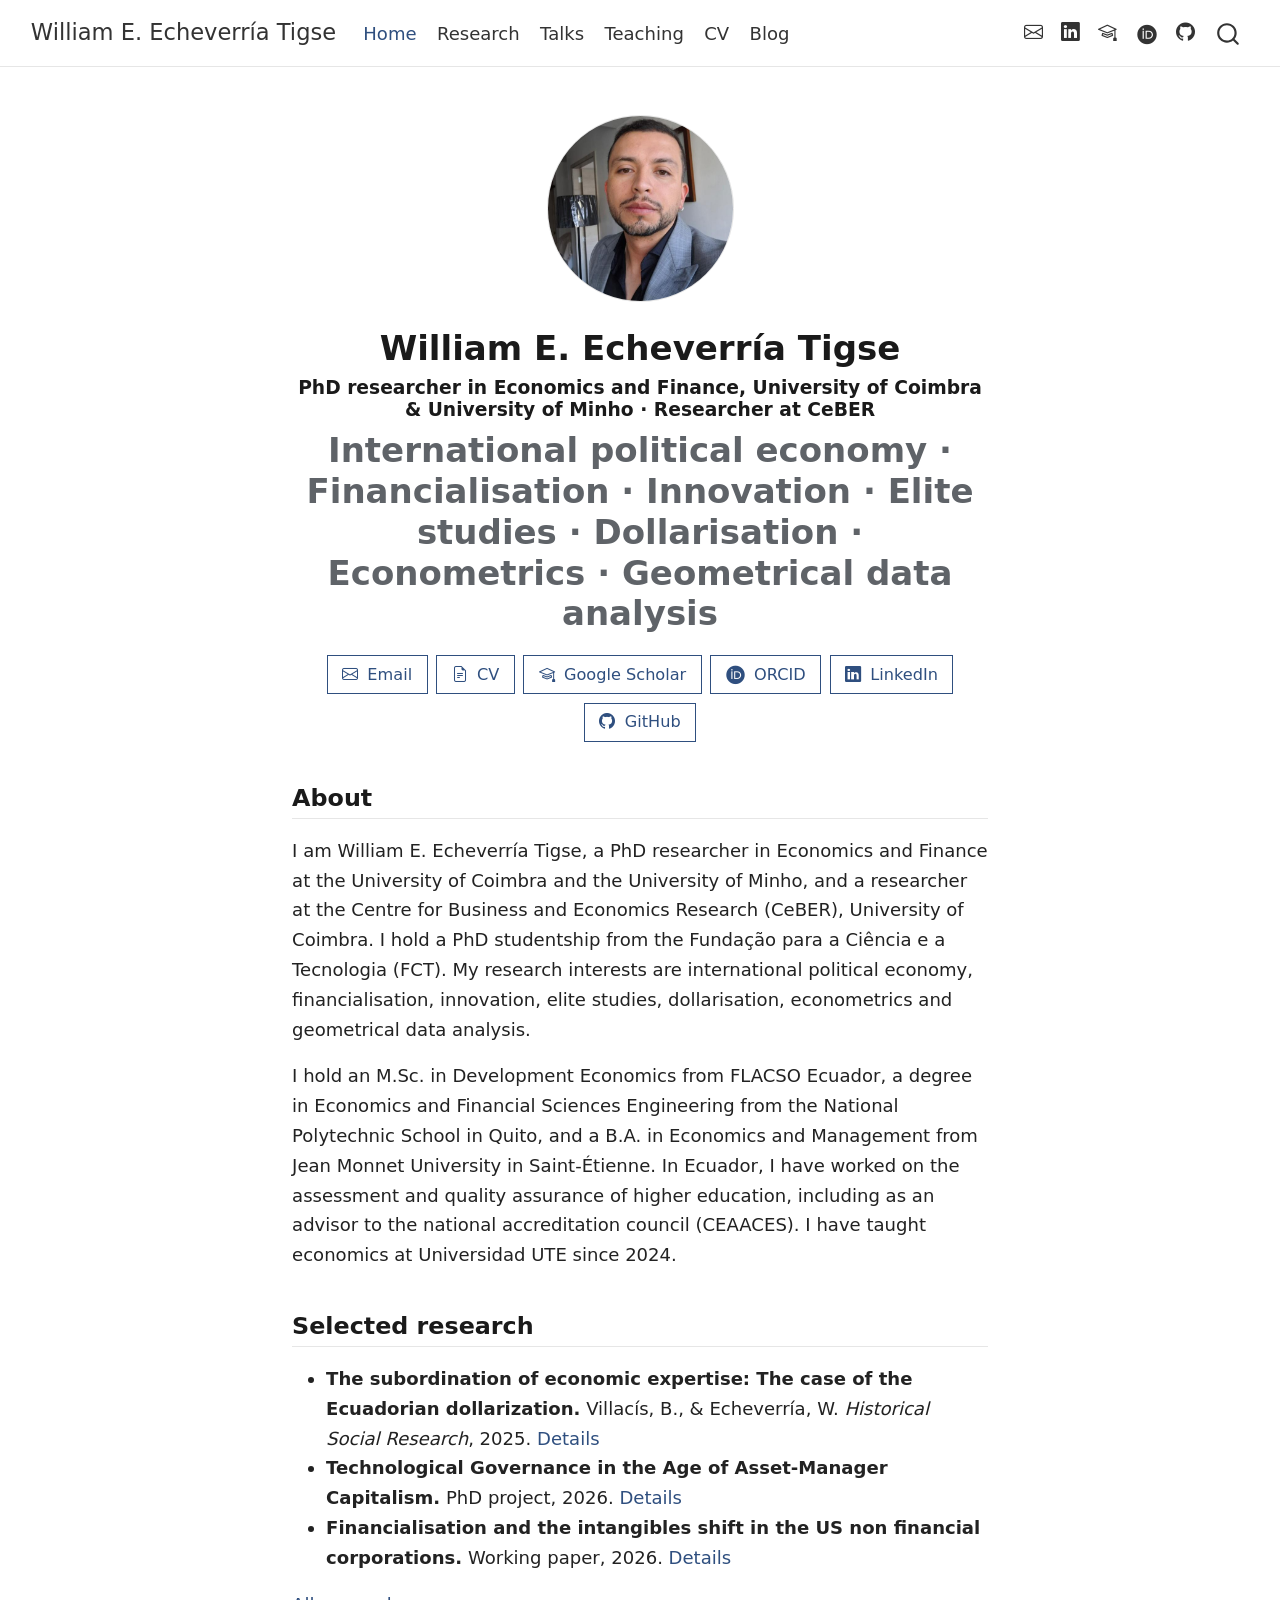
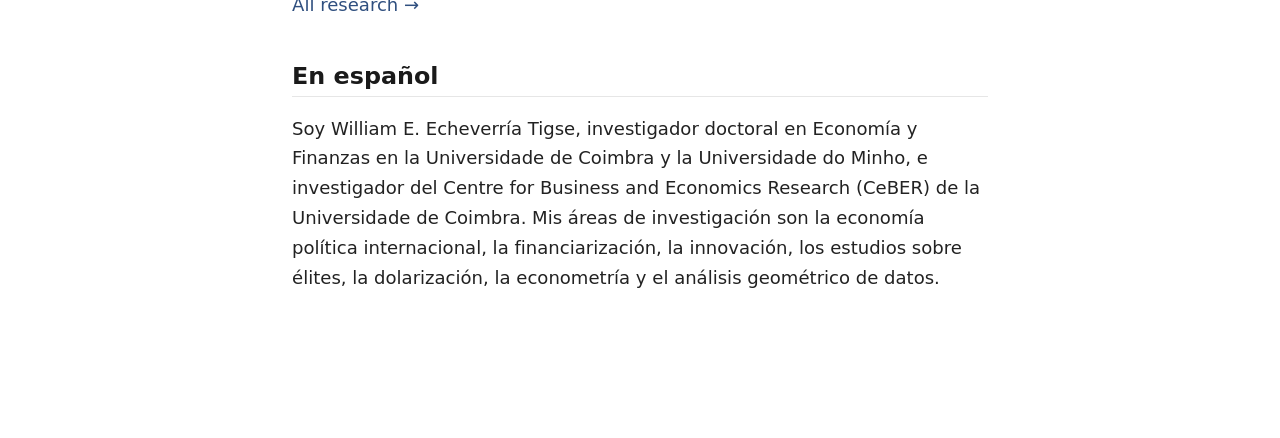
==== commit 4e85faee: "Built site for gh-pages" ====
--- a/index.html
+++ b/index.html
@@ -6,7 +6,7 @@
 
 <meta name="viewport" content="width=device-width, initial-scale=1.0, user-scalable=yes">
 
-<meta name="description" content="PhD researcher in Economics and Finance at the University of Coimbra and the University of Minho, and researcher at CeBER.">
+<meta name="description" content="William E. Echeverría Tigse is a PhD researcher in Economics and Finance at the University of Coimbra and the University of Minho, and a researcher at CeBER.">
 
 <title>William E. Echeverría Tigse</title>
 <style>
@@ -46,7 +46,7 @@
 <link href="site_libs/quarto-html/quarto-syntax-highlighting-bf27225e3a48a9273f3daa8f8e829971.css" rel="stylesheet" id="quarto-text-highlighting-styles">
 <script src="site_libs/bootstrap/bootstrap.min.js"></script>
 <link href="site_libs/bootstrap/bootstrap-icons.css" rel="stylesheet">
-<link href="site_libs/bootstrap/bootstrap-85fd761e5524d92203dea5bcb50f2d93.min.css" rel="stylesheet" append-hash="true" id="quarto-bootstrap" data-mode="light">
+<link href="site_libs/bootstrap/bootstrap-14371611ca0c95ecd7b49b6b46b6c909.min.css" rel="stylesheet" append-hash="true" id="quarto-bootstrap" data-mode="light">
 <link href="site_libs/quarto-contrib/academicons-1.9.4/all.css" rel="stylesheet">
 <link href="site_libs/quarto-contrib/academicons-1.9.4/size.css" rel="stylesheet">
 <script id="quarto-search-options" type="application/json">{
@@ -76,8 +76,70 @@
     "search-label": "Search"
   }
 }</script>
-
-
+<script type="application/ld+json">
+{
+  "@context": "https://schema.org",
+  "@type": "Person",
+  "name": "William E. Echeverría Tigse",
+  "alternateName": [
+    "William Enrique Echeverría Tigse",
+    "William Echeverría",
+    "William Echeverria",
+    "William Echeverría Tigse",
+    "William Echeverria Tigse",
+    "Echeverría Tigse"
+  ],
+  "jobTitle": [
+    { "@language": "en", "@value": "PhD researcher in Economics and Finance" },
+    { "@language": "es", "@value": "Investigador doctoral en Economía y Finanzas" }
+  ],
+  "description": [
+    { "@language": "en", "@value": "PhD researcher in Economics and Finance at the University of Coimbra and the University of Minho, and researcher at the Centre for Business and Economics Research (CeBER), University of Coimbra. Research interests: international political economy, financialisation, innovation, elite studies, dollarisation, econometrics and geometrical data analysis." },
+    { "@language": "es", "@value": "Investigador doctoral en Economía y Finanzas en la Universidade de Coimbra y la Universidade do Minho, e investigador del Centre for Business and Economics Research (CeBER) de la Universidade de Coimbra. Áreas de investigación: economía política internacional, financiarización, innovación, estudios sobre élites, dolarización, econometría y análisis geométrico de datos." }
+  ],
+  "affiliation": [
+    {
+      "@type": "CollegeOrUniversity",
+      "name": "University of Coimbra"
+    },
+    {
+      "@type": "CollegeOrUniversity",
+      "name": "University of Minho"
+    },
+    {
+      "@type": "ResearchOrganization",
+      "name": "Centre for Business and Economics Research (CeBER)",
+      "parentOrganization": {
+        "@type": "CollegeOrUniversity",
+        "name": "University of Coimbra"
+      }
+    }
+  ],
+  "knowsLanguage": ["es", "en", "pt", "fr", "qu"],
+  "image": "https://williamecheverriat.github.io/images/profile.jpg",
+  "url": "https://williamecheverriat.github.io/",
+  "email": "echeverriatigse@uc.pt",
+  "sameAs": [
+    "https://orcid.org/0000-0003-3152-1012",
+    "https://scholar.google.com/citations?user=X_U8qbwAAAAJ",
+    "https://www.linkedin.com/in/william-echeverr%C3%ADa-299116215/",
+    "https://github.com/williamecheverriat"
+  ]
+}
+</script>
+
+
+<meta property="og:title" content="William E. Echeverría Tigse">
+<meta property="og:description" content="William E. Echeverría Tigse is a PhD researcher in Economics and Finance at the University of Coimbra and the University of Minho, and a researcher at CeBER.">
+<meta property="og:image" content="https://williamecheverriat.github.io/images/profile.jpg">
+<meta property="og:site_name" content="William E. Echeverría Tigse">
+<meta property="og:locale" content="en_GB">
+<meta property="og:image:alt" content="Portrait of William E. Echeverría Tigse">
+<meta name="twitter:title" content="William E. Echeverría Tigse">
+<meta name="twitter:description" content="William E. Echeverría Tigse is a PhD researcher in Economics and Finance at the University of Coimbra and the University of Minho, and a researcher at CeBER.">
+<meta name="twitter:image" content="https://williamecheverriat.github.io/images/profile.jpg">
+<meta name="twitter:card" content="summary">
+<meta name="twitter:image:alt" content="Portrait of William E. Echeverría Tigse">
 </head>
 
 <body class="nav-fixed fullcontent quarto-light">
@@ -167,16 +229,18 @@
 
 <div class="profile-header">
 <p><img src="images/profile.jpg" class="profile-photo img-fluid" alt="Portrait of William E. Echeverría Tigse"></p>
-<p><span class="profile-name">William E. Echeverría Tigse</span></p>
+<section id="william-e.-echeverría-tigse" class="level1 profile-name unnumbered unlisted">
+<h1 class="profile-name unnumbered unlisted">William E. Echeverría Tigse</h1>
 <p><span class="profile-role">PhD researcher in Economics and Finance, University of Coimbra &amp; University of Minho · Researcher at CeBER</span></p>
 <p><span class="profile-areas">International political economy · Financialisation · Innovation · Elite studies · Dollarisation · Econometrics · Geometrical data analysis</span></p>
 <div class="profile-links">
 <p><a href="mailto:echeverriatigse@uc.pt" class="btn btn-outline-primary"><span class="bi bi-envelope" aria-hidden="true"></span> Email</a> <a href="files/cv.pdf" class="btn btn-outline-primary"><span class="bi bi-file-earmark-text" aria-hidden="true"></span> CV</a> <a href="https://scholar.google.com/citations?user=X_U8qbwAAAAJ" class="btn btn-outline-primary"><span class="bi bi-mortarboard" aria-hidden="true"></span> Google Scholar</a> <a href="https://orcid.org/0000-0003-3152-1012" class="btn btn-outline-primary"><span class="icon-wrap" aria-hidden="true"><i class="ai  ai-orcid" aria-label="orcid"></i></span> ORCID</a> <a href="https://www.linkedin.com/in/william-echeverr%C3%ADa-299116215/" class="btn btn-outline-primary"><span class="bi bi-linkedin" aria-hidden="true"></span> LinkedIn</a> <a href="https://github.com/williamecheverriat" class="btn btn-outline-primary"><span class="bi bi-github" aria-hidden="true"></span> GitHub</a></p>
 </div>
+</section>
 </div>
 <section id="about" class="level2">
 <h2 class="anchored" data-anchor-id="about">About</h2>
-<p>I am a PhD researcher in Economics and Finance at the University of Coimbra and the University of Minho, and a researcher at the Centre for Business and Economics Research (CeBER), University of Coimbra. I hold a PhD studentship from the Fundação para a Ciência e a Tecnologia (FCT). My research interests are international political economy, financialisation, innovation, elite studies, dollarisation, econometrics and geometrical data analysis.</p>
+<p>I am William E. Echeverría Tigse, a PhD researcher in Economics and Finance at the University of Coimbra and the University of Minho, and a researcher at the Centre for Business and Economics Research (CeBER), University of Coimbra. I hold a PhD studentship from the Fundação para a Ciência e a Tecnologia (FCT). My research interests are international political economy, financialisation, innovation, elite studies, dollarisation, econometrics and geometrical data analysis.</p>
 <p>I hold an M.Sc. in Development Economics from FLACSO Ecuador, a degree in Economics and Financial Sciences Engineering from the National Polytechnic School in Quito, and a B.A. in Economics and Management from Jean Monnet University in Saint-Étienne. In Ecuador, I have worked on the assessment and quality assurance of higher education, including as an advisor to the national accreditation council (CEAACES). I have taught economics at Universidad UTE since 2024.</p>
 </section>
 <section id="selected-research" class="level2">
@@ -187,9 +251,13 @@
 <li><strong>Financialisation and the intangibles shift in the US non financial corporations.</strong> Working paper, 2026. <a href="./research.html#working-papers">Details</a></li>
 </ul>
 <p><a href="./research.html">All research →</a></p>
-
-
 </section>
+<section id="en-espanol" class="level2" lang="es">
+<h2 class="anchored" data-anchor-id="en-espanol">En español</h2>
+<p>Soy William E. Echeverría Tigse, investigador doctoral en Economía y Finanzas en la Universidade de Coimbra y la Universidade do Minho, e investigador del Centre for Business and Economics Research (CeBER) de la Universidade de Coimbra. Mis áreas de investigación son la economía política internacional, la financiarización, la innovación, los estudios sobre élites, la dolarización, la econometría y el análisis geométrico de datos.</p>
+</section>
+
+
 
 </main> <!-- /main -->
 <script id="quarto-html-after-body" type="application/javascript">
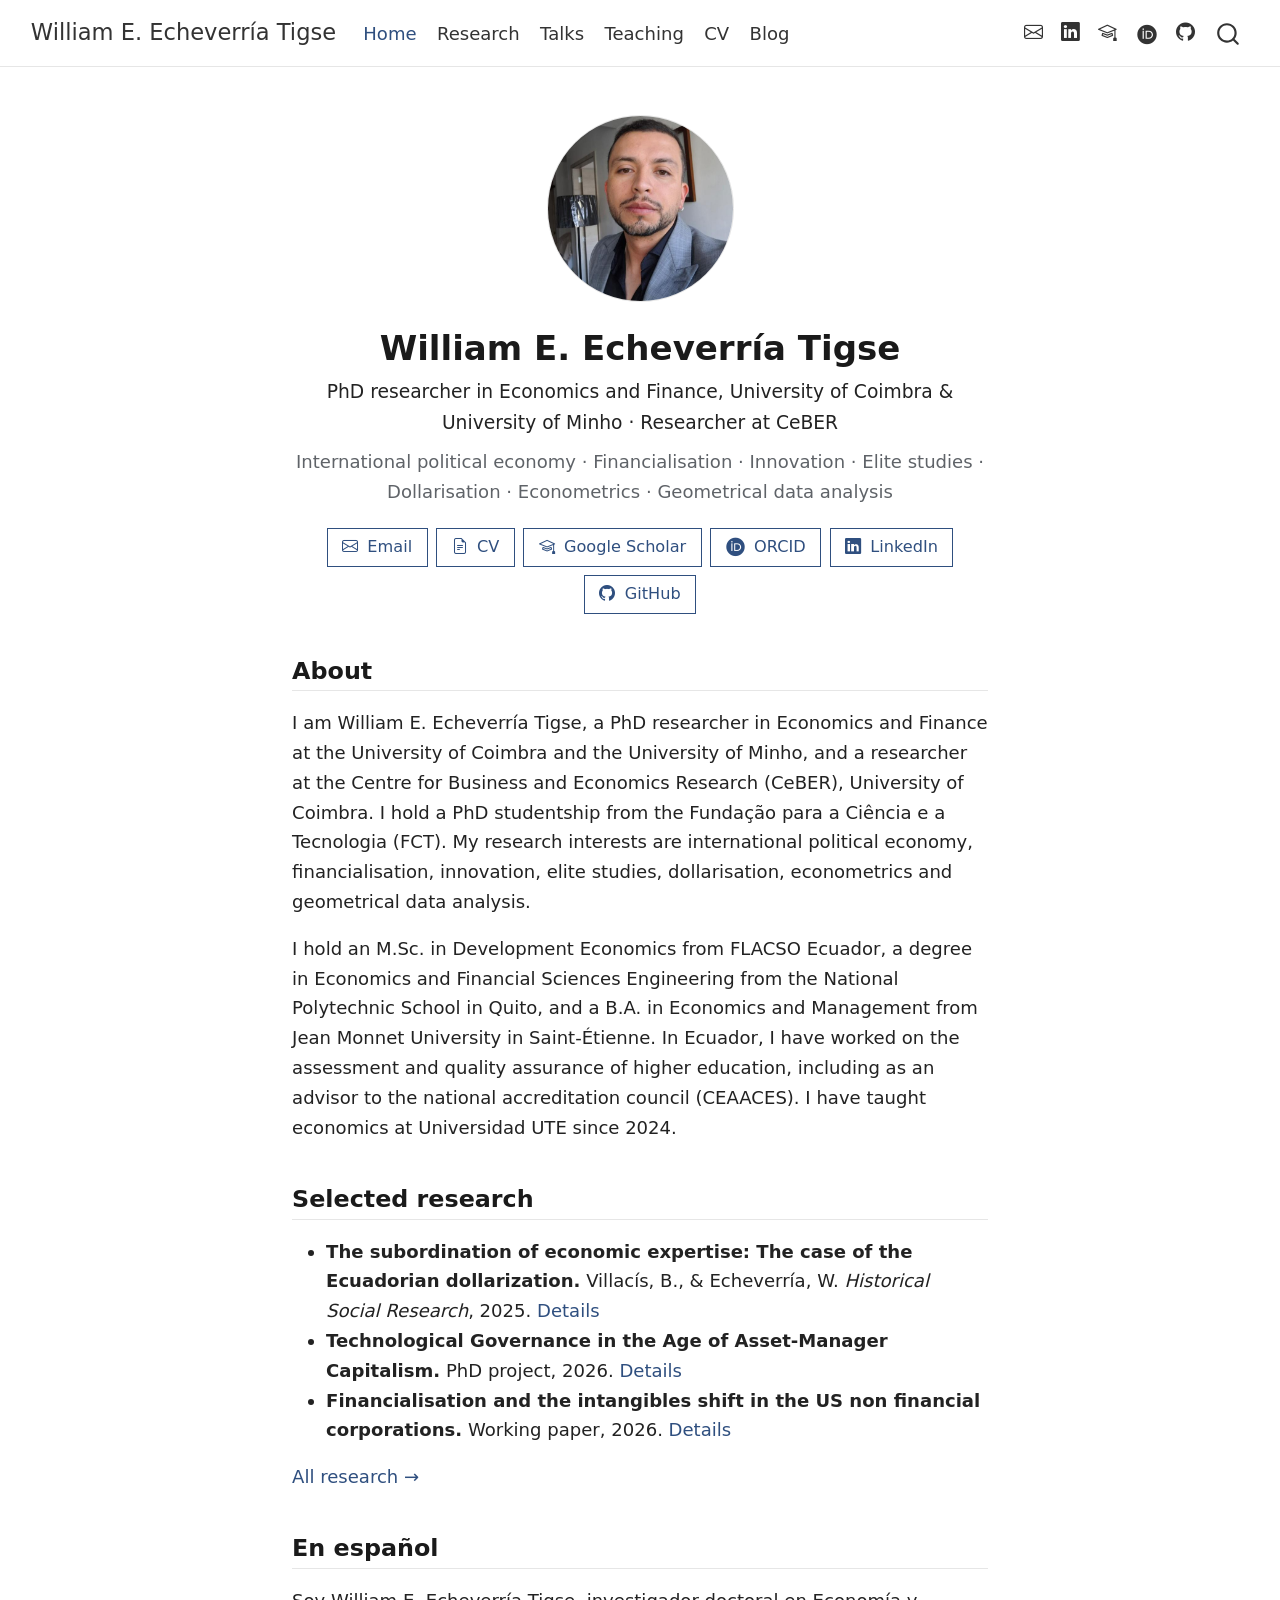
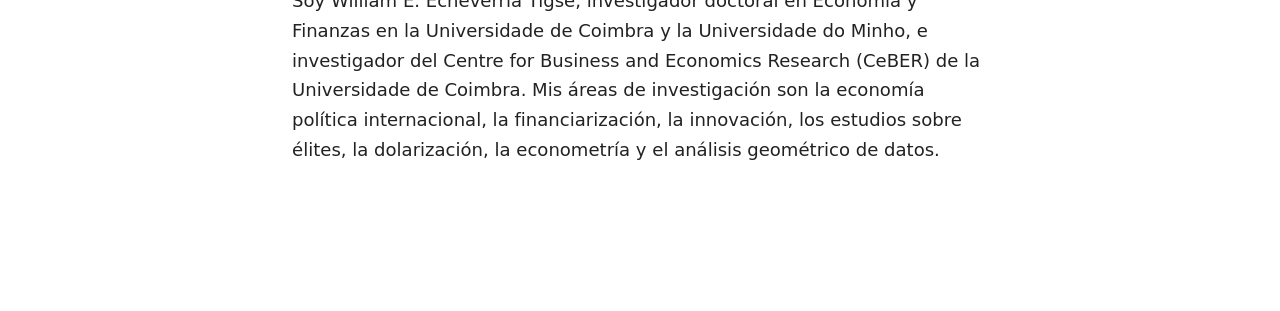
==== commit 30925931: "Built site for gh-pages" ====
--- a/index.html
+++ b/index.html
@@ -229,14 +229,13 @@
 
 <div class="profile-header">
 <p><img src="images/profile.jpg" class="profile-photo img-fluid" alt="Portrait of William E. Echeverría Tigse"></p>
-<section id="william-e.-echeverría-tigse" class="level1 profile-name unnumbered unlisted">
-<h1 class="profile-name unnumbered unlisted">William E. Echeverría Tigse</h1>
+<!-- Raw HTML H1: a Markdown "#" heading would wrap the rest of the header in a styled section. -->
+<h1 class="profile-name">William E. Echeverría Tigse</h1>
 <p><span class="profile-role">PhD researcher in Economics and Finance, University of Coimbra &amp; University of Minho · Researcher at CeBER</span></p>
 <p><span class="profile-areas">International political economy · Financialisation · Innovation · Elite studies · Dollarisation · Econometrics · Geometrical data analysis</span></p>
 <div class="profile-links">
 <p><a href="mailto:echeverriatigse@uc.pt" class="btn btn-outline-primary"><span class="bi bi-envelope" aria-hidden="true"></span> Email</a> <a href="files/cv.pdf" class="btn btn-outline-primary"><span class="bi bi-file-earmark-text" aria-hidden="true"></span> CV</a> <a href="https://scholar.google.com/citations?user=X_U8qbwAAAAJ" class="btn btn-outline-primary"><span class="bi bi-mortarboard" aria-hidden="true"></span> Google Scholar</a> <a href="https://orcid.org/0000-0003-3152-1012" class="btn btn-outline-primary"><span class="icon-wrap" aria-hidden="true"><i class="ai  ai-orcid" aria-label="orcid"></i></span> ORCID</a> <a href="https://www.linkedin.com/in/william-echeverr%C3%ADa-299116215/" class="btn btn-outline-primary"><span class="bi bi-linkedin" aria-hidden="true"></span> LinkedIn</a> <a href="https://github.com/williamecheverriat" class="btn btn-outline-primary"><span class="bi bi-github" aria-hidden="true"></span> GitHub</a></p>
 </div>
-</section>
 </div>
 <section id="about" class="level2">
 <h2 class="anchored" data-anchor-id="about">About</h2>
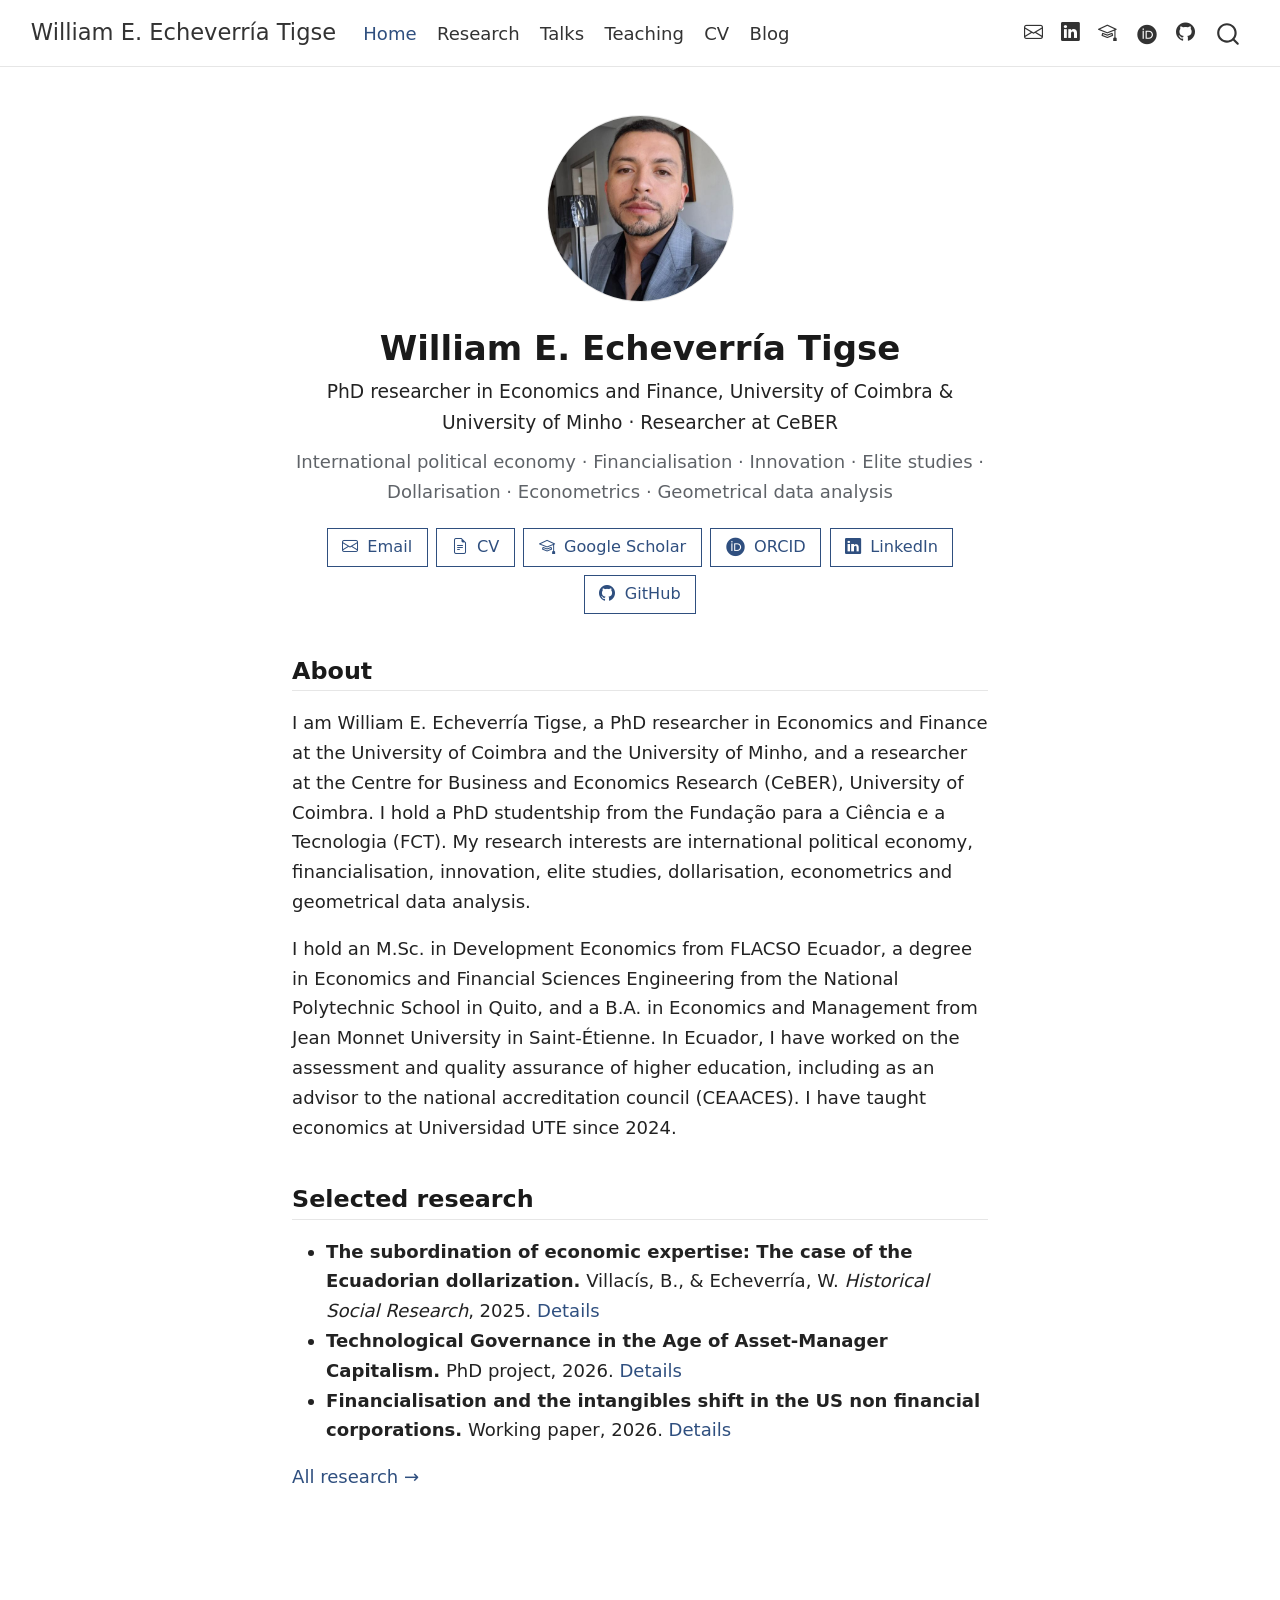
==== commit d8fcbf4c: "Built site for gh-pages" ====
--- a/index.html
+++ b/index.html
@@ -250,13 +250,9 @@
 <li><strong>Financialisation and the intangibles shift in the US non financial corporations.</strong> Working paper, 2026. <a href="./research.html#working-papers">Details</a></li>
 </ul>
 <p><a href="./research.html">All research →</a></p>
+
+
 </section>
-<section id="en-espanol" class="level2" lang="es">
-<h2 class="anchored" data-anchor-id="en-espanol">En español</h2>
-<p>Soy William E. Echeverría Tigse, investigador doctoral en Economía y Finanzas en la Universidade de Coimbra y la Universidade do Minho, e investigador del Centre for Business and Economics Research (CeBER) de la Universidade de Coimbra. Mis áreas de investigación son la economía política internacional, la financiarización, la innovación, los estudios sobre élites, la dolarización, la econometría y el análisis geométrico de datos.</p>
-</section>
-
-
 
 </main> <!-- /main -->
 <script id="quarto-html-after-body" type="application/javascript">
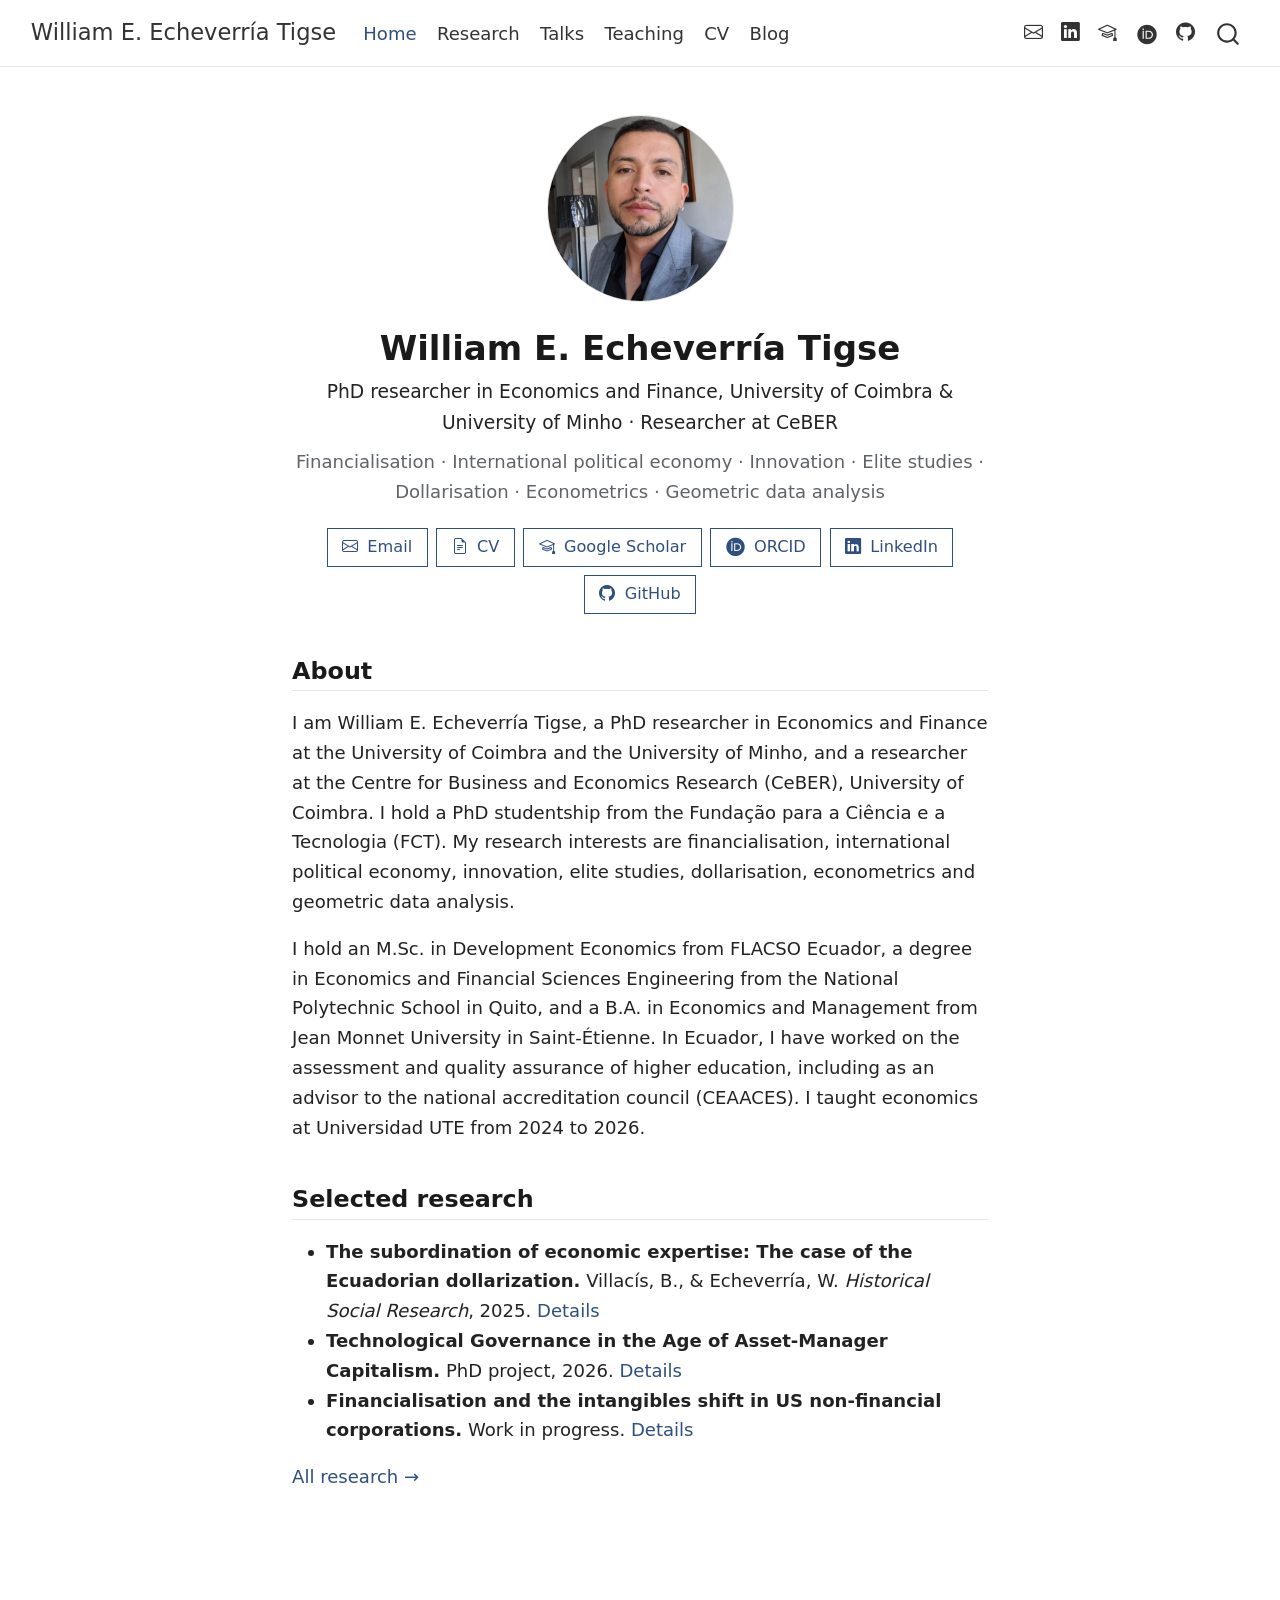
==== commit 0e2b54e2: "Built site for gh-pages" ====
--- a/index.html
+++ b/index.html
@@ -46,7 +46,7 @@
 <link href="site_libs/quarto-html/quarto-syntax-highlighting-bf27225e3a48a9273f3daa8f8e829971.css" rel="stylesheet" id="quarto-text-highlighting-styles">
 <script src="site_libs/bootstrap/bootstrap.min.js"></script>
 <link href="site_libs/bootstrap/bootstrap-icons.css" rel="stylesheet">
-<link href="site_libs/bootstrap/bootstrap-14371611ca0c95ecd7b49b6b46b6c909.min.css" rel="stylesheet" append-hash="true" id="quarto-bootstrap" data-mode="light">
+<link href="site_libs/bootstrap/bootstrap-a0e5e0fc654fbe80ac09800bdb04a1f3.min.css" rel="stylesheet" append-hash="true" id="quarto-bootstrap" data-mode="light">
 <link href="site_libs/quarto-contrib/academicons-1.9.4/all.css" rel="stylesheet">
 <link href="site_libs/quarto-contrib/academicons-1.9.4/size.css" rel="stylesheet">
 <script id="quarto-search-options" type="application/json">{
@@ -94,8 +94,8 @@
     { "@language": "es", "@value": "Investigador doctoral en Economía y Finanzas" }
   ],
   "description": [
-    { "@language": "en", "@value": "PhD researcher in Economics and Finance at the University of Coimbra and the University of Minho, and researcher at the Centre for Business and Economics Research (CeBER), University of Coimbra. Research interests: international political economy, financialisation, innovation, elite studies, dollarisation, econometrics and geometrical data analysis." },
-    { "@language": "es", "@value": "Investigador doctoral en Economía y Finanzas en la Universidade de Coimbra y la Universidade do Minho, e investigador del Centre for Business and Economics Research (CeBER) de la Universidade de Coimbra. Áreas de investigación: economía política internacional, financiarización, innovación, estudios sobre élites, dolarización, econometría y análisis geométrico de datos." }
+    { "@language": "en", "@value": "PhD researcher in Economics and Finance at the University of Coimbra and the University of Minho, and researcher at the Centre for Business and Economics Research (CeBER), University of Coimbra. Research interests: financialisation, international political economy, innovation, elite studies, dollarisation, econometrics and geometric data analysis." },
+    { "@language": "es", "@value": "Investigador doctoral en Economía y Finanzas en la Universidade de Coimbra y la Universidade do Minho, e investigador del Centre for Business and Economics Research (CeBER) de la Universidade de Coimbra. Áreas de investigación: financiarización, economía política internacional, innovación, estudios sobre élites, dolarización, econometría y análisis geométrico de datos." }
   ],
   "affiliation": [
     {
@@ -232,22 +232,22 @@
 <!-- Raw HTML H1: a Markdown "#" heading would wrap the rest of the header in a styled section. -->
 <h1 class="profile-name">William E. Echeverría Tigse</h1>
 <p><span class="profile-role">PhD researcher in Economics and Finance, University of Coimbra &amp; University of Minho · Researcher at CeBER</span></p>
-<p><span class="profile-areas">International political economy · Financialisation · Innovation · Elite studies · Dollarisation · Econometrics · Geometrical data analysis</span></p>
+<p><span class="profile-areas">Financialisation · International political economy · Innovation · Elite studies · Dollarisation · Econometrics · Geometric data analysis</span></p>
 <div class="profile-links">
 <p><a href="mailto:echeverriatigse@uc.pt" class="btn btn-outline-primary"><span class="bi bi-envelope" aria-hidden="true"></span> Email</a> <a href="files/cv.pdf" class="btn btn-outline-primary"><span class="bi bi-file-earmark-text" aria-hidden="true"></span> CV</a> <a href="https://scholar.google.com/citations?user=X_U8qbwAAAAJ" class="btn btn-outline-primary"><span class="bi bi-mortarboard" aria-hidden="true"></span> Google Scholar</a> <a href="https://orcid.org/0000-0003-3152-1012" class="btn btn-outline-primary"><span class="icon-wrap" aria-hidden="true"><i class="ai  ai-orcid" aria-label="orcid"></i></span> ORCID</a> <a href="https://www.linkedin.com/in/william-echeverr%C3%ADa-299116215/" class="btn btn-outline-primary"><span class="bi bi-linkedin" aria-hidden="true"></span> LinkedIn</a> <a href="https://github.com/williamecheverriat" class="btn btn-outline-primary"><span class="bi bi-github" aria-hidden="true"></span> GitHub</a></p>
 </div>
 </div>
 <section id="about" class="level2">
 <h2 class="anchored" data-anchor-id="about">About</h2>
-<p>I am William E. Echeverría Tigse, a PhD researcher in Economics and Finance at the University of Coimbra and the University of Minho, and a researcher at the Centre for Business and Economics Research (CeBER), University of Coimbra. I hold a PhD studentship from the Fundação para a Ciência e a Tecnologia (FCT). My research interests are international political economy, financialisation, innovation, elite studies, dollarisation, econometrics and geometrical data analysis.</p>
-<p>I hold an M.Sc. in Development Economics from FLACSO Ecuador, a degree in Economics and Financial Sciences Engineering from the National Polytechnic School in Quito, and a B.A. in Economics and Management from Jean Monnet University in Saint-Étienne. In Ecuador, I have worked on the assessment and quality assurance of higher education, including as an advisor to the national accreditation council (CEAACES). I have taught economics at Universidad UTE since 2024.</p>
+<p>I am William E. Echeverría Tigse, a PhD researcher in Economics and Finance at the University of Coimbra and the University of Minho, and a researcher at the Centre for Business and Economics Research (CeBER), University of Coimbra. I hold a PhD studentship from the Fundação para a Ciência e a Tecnologia (FCT). My research interests are financialisation, international political economy, innovation, elite studies, dollarisation, econometrics and geometric data analysis.</p>
+<p>I hold an M.Sc. in Development Economics from FLACSO Ecuador, a degree in Economics and Financial Sciences Engineering from the National Polytechnic School in Quito, and a B.A. in Economics and Management from Jean Monnet University in Saint-Étienne. In Ecuador, I have worked on the assessment and quality assurance of higher education, including as an advisor to the national accreditation council (CEAACES). I taught economics at Universidad UTE from 2024 to 2026.</p>
 </section>
 <section id="selected-research" class="level2">
 <h2 class="anchored" data-anchor-id="selected-research">Selected research</h2>
 <ul>
 <li><strong>The subordination of economic expertise: The case of the Ecuadorian dollarization.</strong> Villacís, B., &amp; Echeverría, W. <em>Historical Social Research</em>, 2025. <a href="./research.html#publications">Details</a></li>
-<li><strong>Technological Governance in the Age of Asset-Manager Capitalism.</strong> PhD project, 2026. <a href="./research.html#working-papers">Details</a></li>
-<li><strong>Financialisation and the intangibles shift in the US non financial corporations.</strong> Working paper, 2026. <a href="./research.html#working-papers">Details</a></li>
+<li><strong>Technological Governance in the Age of Asset-Manager Capitalism.</strong> PhD project, 2026. <a href="./research.html#work-in-progress">Details</a></li>
+<li><strong>Financialisation and the intangibles shift in US non-financial corporations.</strong> Work in progress. <a href="./research.html#work-in-progress">Details</a></li>
 </ul>
 <p><a href="./research.html">All research →</a></p>
 
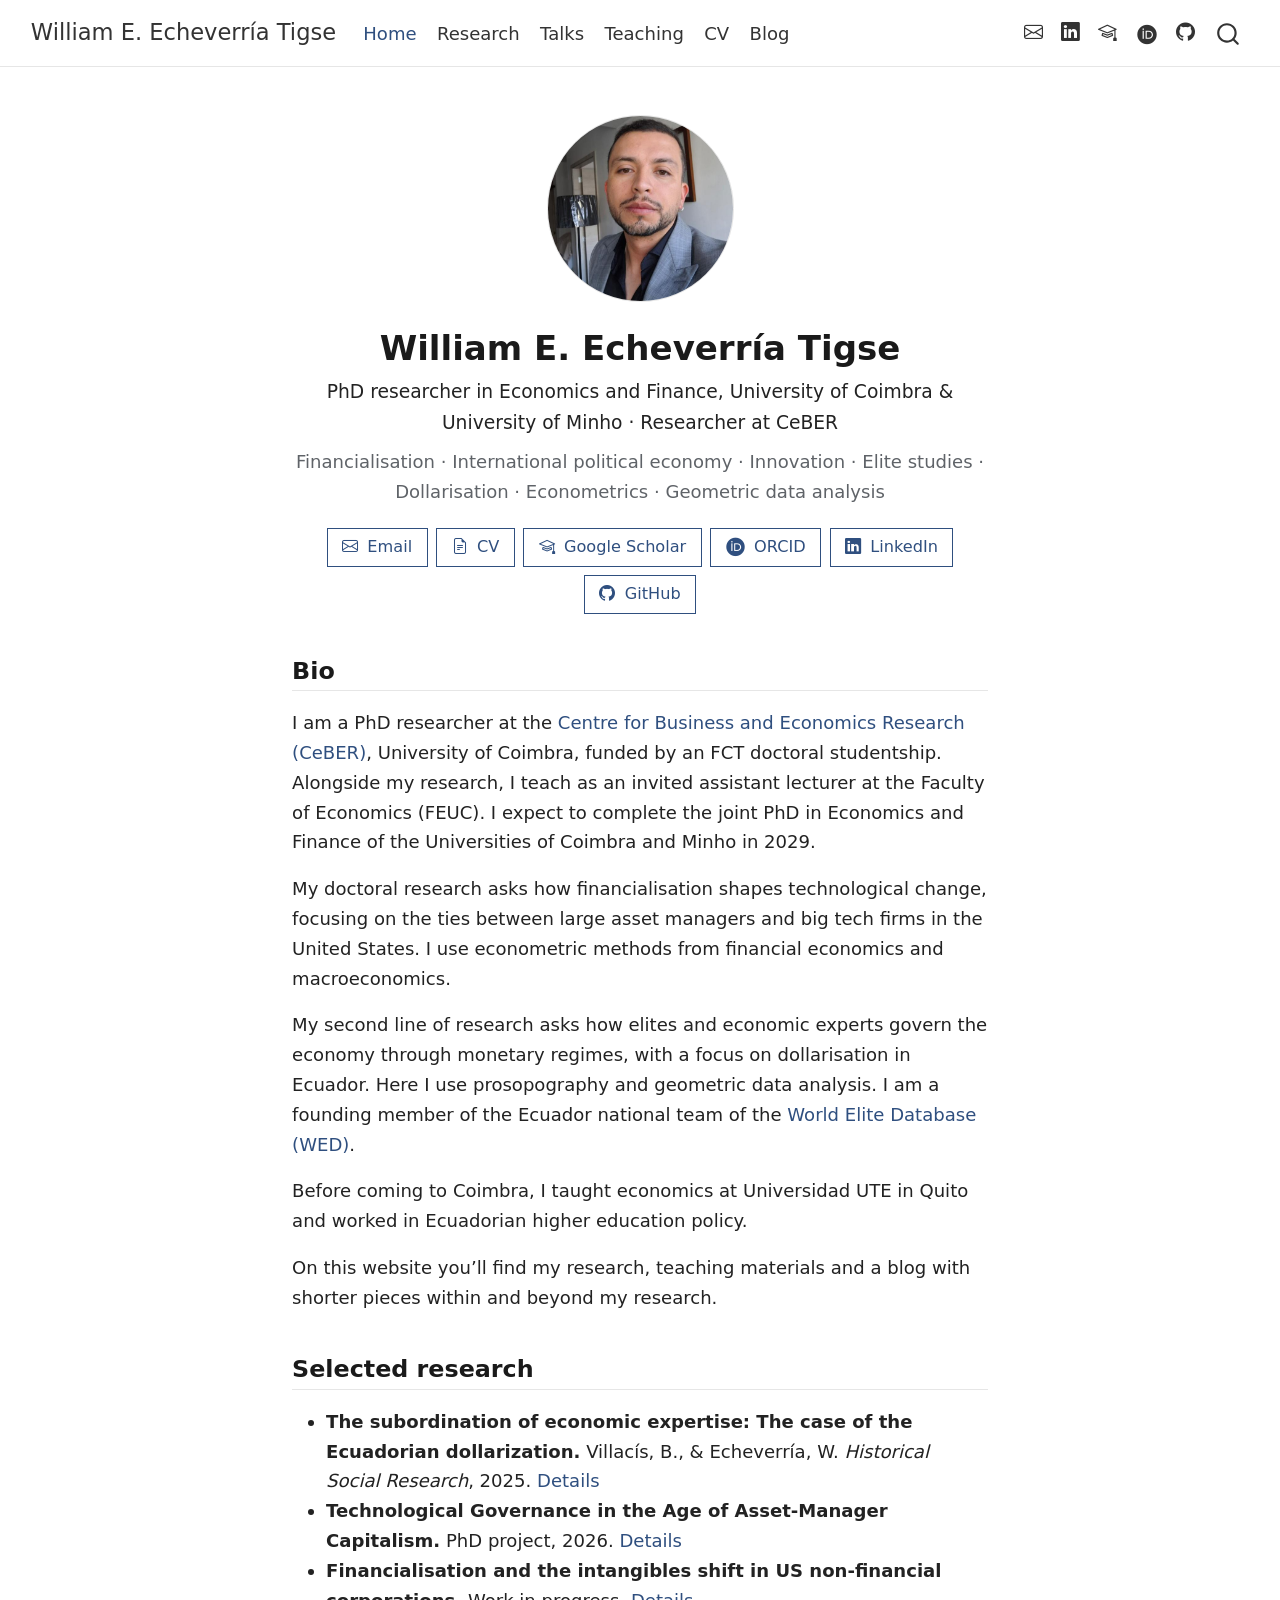
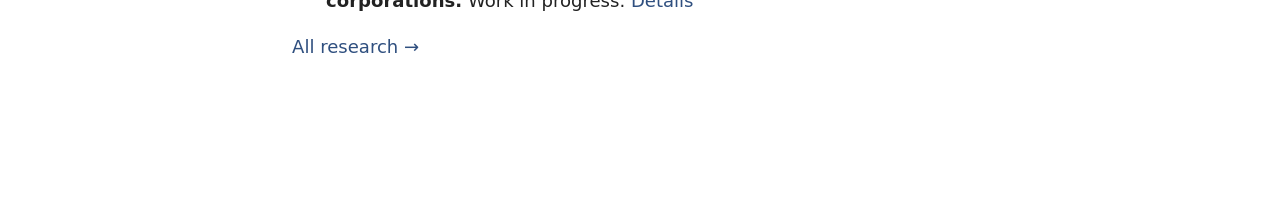
==== commit 3ad45d7d: "Built site for gh-pages" ====
--- a/index.html
+++ b/index.html
@@ -46,7 +46,7 @@
 <link href="site_libs/quarto-html/quarto-syntax-highlighting-bf27225e3a48a9273f3daa8f8e829971.css" rel="stylesheet" id="quarto-text-highlighting-styles">
 <script src="site_libs/bootstrap/bootstrap.min.js"></script>
 <link href="site_libs/bootstrap/bootstrap-icons.css" rel="stylesheet">
-<link href="site_libs/bootstrap/bootstrap-a0e5e0fc654fbe80ac09800bdb04a1f3.min.css" rel="stylesheet" append-hash="true" id="quarto-bootstrap" data-mode="light">
+<link href="site_libs/bootstrap/bootstrap-14371611ca0c95ecd7b49b6b46b6c909.min.css" rel="stylesheet" append-hash="true" id="quarto-bootstrap" data-mode="light">
 <link href="site_libs/quarto-contrib/academicons-1.9.4/all.css" rel="stylesheet">
 <link href="site_libs/quarto-contrib/academicons-1.9.4/size.css" rel="stylesheet">
 <script id="quarto-search-options" type="application/json">{
@@ -237,10 +237,13 @@
 <p><a href="mailto:echeverriatigse@uc.pt" class="btn btn-outline-primary"><span class="bi bi-envelope" aria-hidden="true"></span> Email</a> <a href="files/cv.pdf" class="btn btn-outline-primary"><span class="bi bi-file-earmark-text" aria-hidden="true"></span> CV</a> <a href="https://scholar.google.com/citations?user=X_U8qbwAAAAJ" class="btn btn-outline-primary"><span class="bi bi-mortarboard" aria-hidden="true"></span> Google Scholar</a> <a href="https://orcid.org/0000-0003-3152-1012" class="btn btn-outline-primary"><span class="icon-wrap" aria-hidden="true"><i class="ai  ai-orcid" aria-label="orcid"></i></span> ORCID</a> <a href="https://www.linkedin.com/in/william-echeverr%C3%ADa-299116215/" class="btn btn-outline-primary"><span class="bi bi-linkedin" aria-hidden="true"></span> LinkedIn</a> <a href="https://github.com/williamecheverriat" class="btn btn-outline-primary"><span class="bi bi-github" aria-hidden="true"></span> GitHub</a></p>
 </div>
 </div>
-<section id="about" class="level2">
-<h2 class="anchored" data-anchor-id="about">About</h2>
-<p>I am William E. Echeverría Tigse, a PhD researcher in Economics and Finance at the University of Coimbra and the University of Minho, and a researcher at the Centre for Business and Economics Research (CeBER), University of Coimbra. I hold a PhD studentship from the Fundação para a Ciência e a Tecnologia (FCT). My research interests are financialisation, international political economy, innovation, elite studies, dollarisation, econometrics and geometric data analysis.</p>
-<p>I hold an M.Sc. in Development Economics from FLACSO Ecuador, a degree in Economics and Financial Sciences Engineering from the National Polytechnic School in Quito, and a B.A. in Economics and Management from Jean Monnet University in Saint-Étienne. In Ecuador, I have worked on the assessment and quality assurance of higher education, including as an advisor to the national accreditation council (CEAACES). I taught economics at Universidad UTE from 2024 to 2026.</p>
+<section id="bio" class="level2">
+<h2 class="anchored" data-anchor-id="bio">Bio</h2>
+<p>I am a PhD researcher at the <a href="https://www.uc.pt/en/uid/ceber/">Centre for Business and Economics Research (CeBER)</a>, University of Coimbra, funded by an FCT doctoral studentship. Alongside my research, I teach as an invited assistant lecturer at the Faculty of Economics (FEUC). I expect to complete the joint PhD in Economics and Finance of the Universities of Coimbra and Minho in 2029.</p>
+<p>My doctoral research asks how financialisation shapes technological change, focusing on the ties between large asset managers and big tech firms in the United States. I use econometric methods from financial economics and macroeconomics.</p>
+<p>My second line of research asks how elites and economic experts govern the economy through monetary regimes, with a focus on dollarisation in Ecuador. Here I use prosopography and geometric data analysis. I am a founding member of the Ecuador national team of the <a href="https://worldelitedatabase.org/">World Elite Database (WED)</a>.</p>
+<p>Before coming to Coimbra, I taught economics at Universidad UTE in Quito and worked in Ecuadorian higher education policy.</p>
+<p>On this website you’ll find my research, teaching materials and a blog with shorter pieces within and beyond my research.</p>
 </section>
 <section id="selected-research" class="level2">
 <h2 class="anchored" data-anchor-id="selected-research">Selected research</h2>
